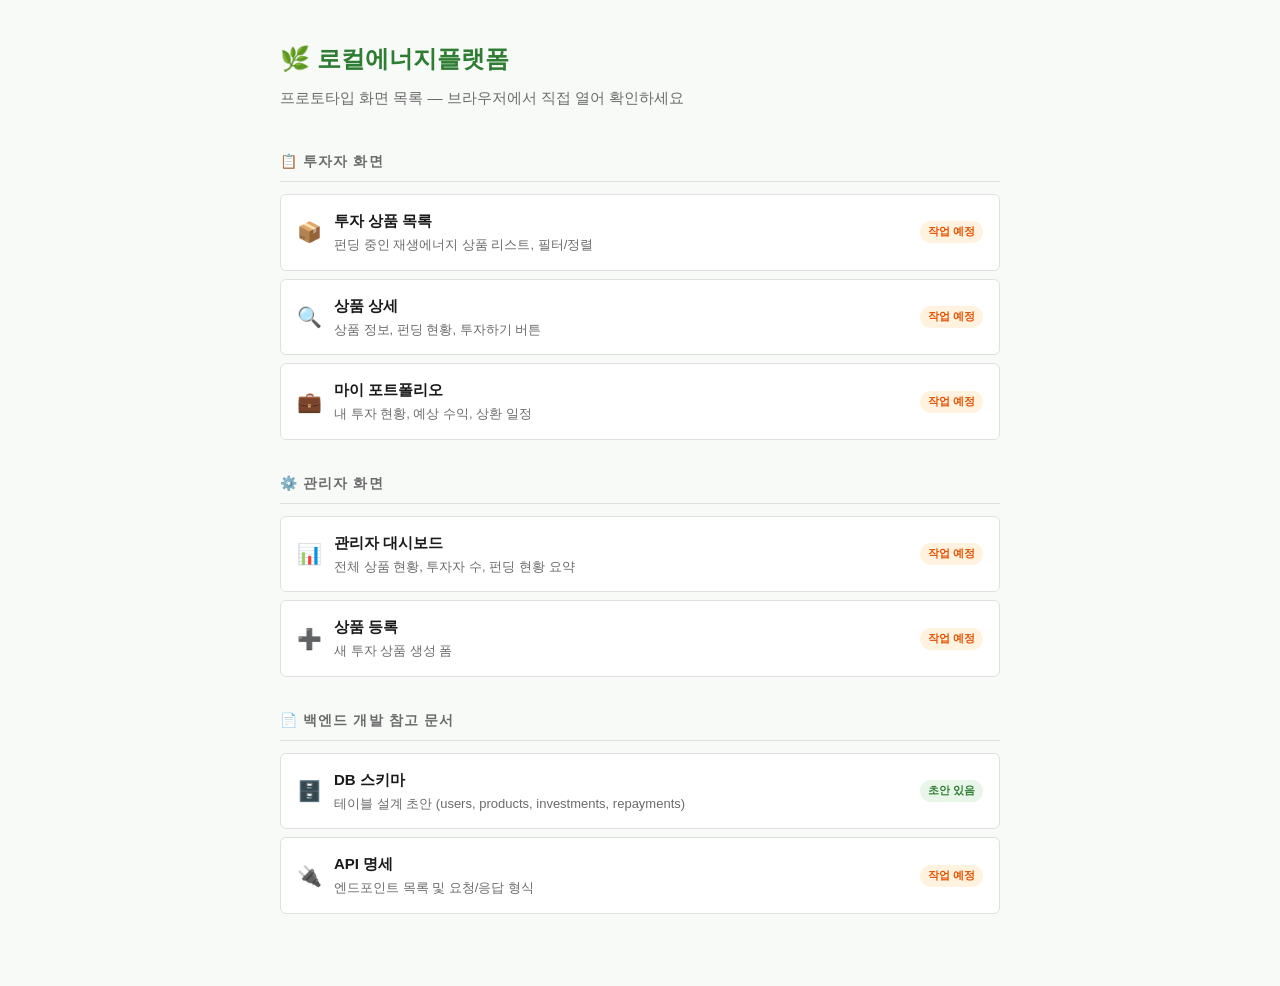
==== index.html @ bc678f03 "초기 세팅" ====
<!DOCTYPE html>
<html lang="ko">
<head>
  <meta charset="UTF-8">
  <meta name="viewport" content="width=device-width, initial-scale=1.0">
  <title>로컬에너지플랫폼 — 개발 인덱스</title>
  <link rel="stylesheet" href="assets/css/global.css">
  <style>
    body { padding: 40px; max-width: 800px; margin: 0 auto; }
    h1 { font-size: 24px; margin-bottom: 8px; color: var(--color-primary); }
    .subtitle { color: var(--color-text-secondary); margin-bottom: 40px; }
    .section { margin-bottom: 32px; }
    .section h2 { font-size: 14px; font-weight: 700; color: var(--color-text-secondary); text-transform: uppercase; letter-spacing: 0.08em; margin-bottom: 12px; border-bottom: 1px solid var(--color-border); padding-bottom: 8px; }
    .page-list { display: flex; flex-direction: column; gap: 8px; }
    .page-item { display: flex; align-items: center; gap: 12px; padding: 14px 16px; background: var(--color-surface); border-radius: var(--radius-sm); border: 1px solid var(--color-border); text-decoration: none; color: var(--color-text-primary); transition: var(--transition); }
    .page-item:hover { border-color: var(--color-primary); box-shadow: var(--shadow-sm); }
    .page-item .icon { font-size: 20px; }
    .page-item .info { flex: 1; }
    .page-item .name { font-weight: 600; font-size: 15px; }
    .page-item .desc { font-size: 13px; color: var(--color-text-secondary); margin-top: 2px; }
    .badge-wip { font-size: 11px; background: #FFF3E0; color: #E65100; padding: 2px 8px; border-radius: 100px; font-weight: 600; }
    .badge-done { font-size: 11px; background: #E8F5E9; color: var(--color-primary); padding: 2px 8px; border-radius: 100px; font-weight: 600; }
  </style>
</head>
<body>
  <h1>🌿 로컬에너지플랫폼</h1>
  <p class="subtitle">프로토타입 화면 목록 — 브라우저에서 직접 열어 확인하세요</p>

  <div class="section">
    <h2>📋 투자자 화면</h2>
    <div class="page-list">
      <a class="page-item" href="pages/product-list.html">
        <span class="icon">📦</span>
        <div class="info">
          <div class="name">투자 상품 목록</div>
          <div class="desc">펀딩 중인 재생에너지 상품 리스트, 필터/정렬</div>
        </div>
        <span class="badge-wip">작업 예정</span>
      </a>
      <a class="page-item" href="pages/product-detail.html">
        <span class="icon">🔍</span>
        <div class="info">
          <div class="name">상품 상세</div>
          <div class="desc">상품 정보, 펀딩 현황, 투자하기 버튼</div>
        </div>
        <span class="badge-wip">작업 예정</span>
      </a>
      <a class="page-item" href="pages/my-portfolio.html">
        <span class="icon">💼</span>
        <div class="info">
          <div class="name">마이 포트폴리오</div>
          <div class="desc">내 투자 현황, 예상 수익, 상환 일정</div>
        </div>
        <span class="badge-wip">작업 예정</span>
      </a>
    </div>
  </div>

  <div class="section">
    <h2>⚙️ 관리자 화면</h2>
    <div class="page-list">
      <a class="page-item" href="pages/admin-dashboard.html">
        <span class="icon">📊</span>
        <div class="info">
          <div class="name">관리자 대시보드</div>
          <div class="desc">전체 상품 현황, 투자자 수, 펀딩 현황 요약</div>
        </div>
        <span class="badge-wip">작업 예정</span>
      </a>
      <a class="page-item" href="pages/admin-product-create.html">
        <span class="icon">➕</span>
        <div class="info">
          <div class="name">상품 등록</div>
          <div class="desc">새 투자 상품 생성 폼</div>
        </div>
        <span class="badge-wip">작업 예정</span>
      </a>
    </div>
  </div>

  <div class="section">
    <h2>📄 백엔드 개발 참고 문서</h2>
    <div class="page-list">
      <a class="page-item" href="docs/db-schema.md">
        <span class="icon">🗄️</span>
        <div class="info">
          <div class="name">DB 스키마</div>
          <div class="desc">테이블 설계 초안 (users, products, investments, repayments)</div>
        </div>
        <span class="badge-done">초안 있음</span>
      </a>
      <a class="page-item" href="docs/api-spec.md">
        <span class="icon">🔌</span>
        <div class="info">
          <div class="name">API 명세</div>
          <div class="desc">엔드포인트 목록 및 요청/응답 형식</div>
        </div>
        <span class="badge-wip">작업 예정</span>
      </a>
    </div>
  </div>
</body>
</html>
---- assets/css/global.css ----
/* ===========================
   로컬에너지플랫폼 - 공통 스타일
   =========================== */

:root {
  /* 브랜드 컬러 */
  --color-primary: #2E7D32;       /* 메인 그린 (재생에너지) */
  --color-primary-light: #4CAF50;
  --color-primary-dark: #1B5E20;
  --color-accent: #F9A825;        /* 햇빛/에너지 옐로우 */
  --color-accent-light: #FDD835;

  /* 뉴트럴 */
  --color-bg: #F8FAF8;
  --color-surface: #FFFFFF;
  --color-border: #E0E0E0;
  --color-text-primary: #1A1A1A;
  --color-text-secondary: #6B6B6B;
  --color-text-disabled: #BDBDBD;

  /* 상태 */
  --color-success: #43A047;
  --color-warning: #FB8C00;
  --color-error: #E53935;
  --color-info: #1E88E5;

  /* 타이포 */
  --font-family: 'Pretendard', 'Apple SD Gothic Neo', 'Noto Sans KR', sans-serif;
  --font-size-xs: 11px;
  --font-size-sm: 13px;
  --font-size-base: 15px;
  --font-size-md: 17px;
  --font-size-lg: 20px;
  --font-size-xl: 24px;
  --font-size-2xl: 30px;

  /* 간격 */
  --spacing-xs: 4px;
  --spacing-sm: 8px;
  --spacing-md: 16px;
  --spacing-lg: 24px;
  --spacing-xl: 40px;

  /* 기타 */
  --radius-sm: 6px;
  --radius-md: 12px;
  --radius-lg: 20px;
  --shadow-sm: 0 1px 4px rgba(0,0,0,0.08);
  --shadow-md: 0 4px 16px rgba(0,0,0,0.10);
  --shadow-lg: 0 8px 32px rgba(0,0,0,0.12);
  --transition: 0.2s ease;
}

* { box-sizing: border-box; margin: 0; padding: 0; }

body {
  font-family: var(--font-family);
  font-size: var(--font-size-base);
  color: var(--color-text-primary);
  background: var(--color-bg);
  line-height: 1.6;
}

a { color: var(--color-primary); text-decoration: none; }
a:hover { color: var(--color-primary-dark); }

/* 버튼 */
.btn {
  display: inline-flex;
  align-items: center;
  justify-content: center;
  gap: var(--spacing-sm);
  padding: 10px 20px;
  border-radius: var(--radius-sm);
  font-size: var(--font-size-base);
  font-weight: 600;
  cursor: pointer;
  border: none;
  transition: var(--transition);
}
.btn-primary {
  background: var(--color-primary);
  color: #fff;
}
.btn-primary:hover { background: var(--color-primary-dark); }
.btn-outline {
  background: transparent;
  color: var(--color-primary);
  border: 1.5px solid var(--color-primary);
}
.btn-outline:hover { background: var(--color-primary); color: #fff; }

/* 카드 */
.card {
  background: var(--color-surface);
  border-radius: var(--radius-md);
  box-shadow: var(--shadow-sm);
  padding: var(--spacing-lg);
}

/* 배지 */
.badge {
  display: inline-block;
  padding: 2px 10px;
  border-radius: 100px;
  font-size: var(--font-size-xs);
  font-weight: 600;
}
.badge-green { background: #E8F5E9; color: var(--color-primary); }
.badge-yellow { background: #FFFDE7; color: #F57F17; }
.badge-blue { background: #E3F2FD; color: #1565C0; }
.badge-gray { background: #F5F5F5; color: var(--color-text-secondary); }

/* 레이아웃 */
.container { max-width: 1200px; margin: 0 auto; padding: 0 var(--spacing-lg); }
.page-content { padding: var(--spacing-xl) 0; }

/* 유틸 */
.text-secondary { color: var(--color-text-secondary); }
.text-primary-color { color: var(--color-primary); }
.text-accent { color: var(--color-accent); }
.mt-sm { margin-top: var(--spacing-sm); }
.mt-md { margin-top: var(--spacing-md); }
.mt-lg { margin-top: var(--spacing-lg); }
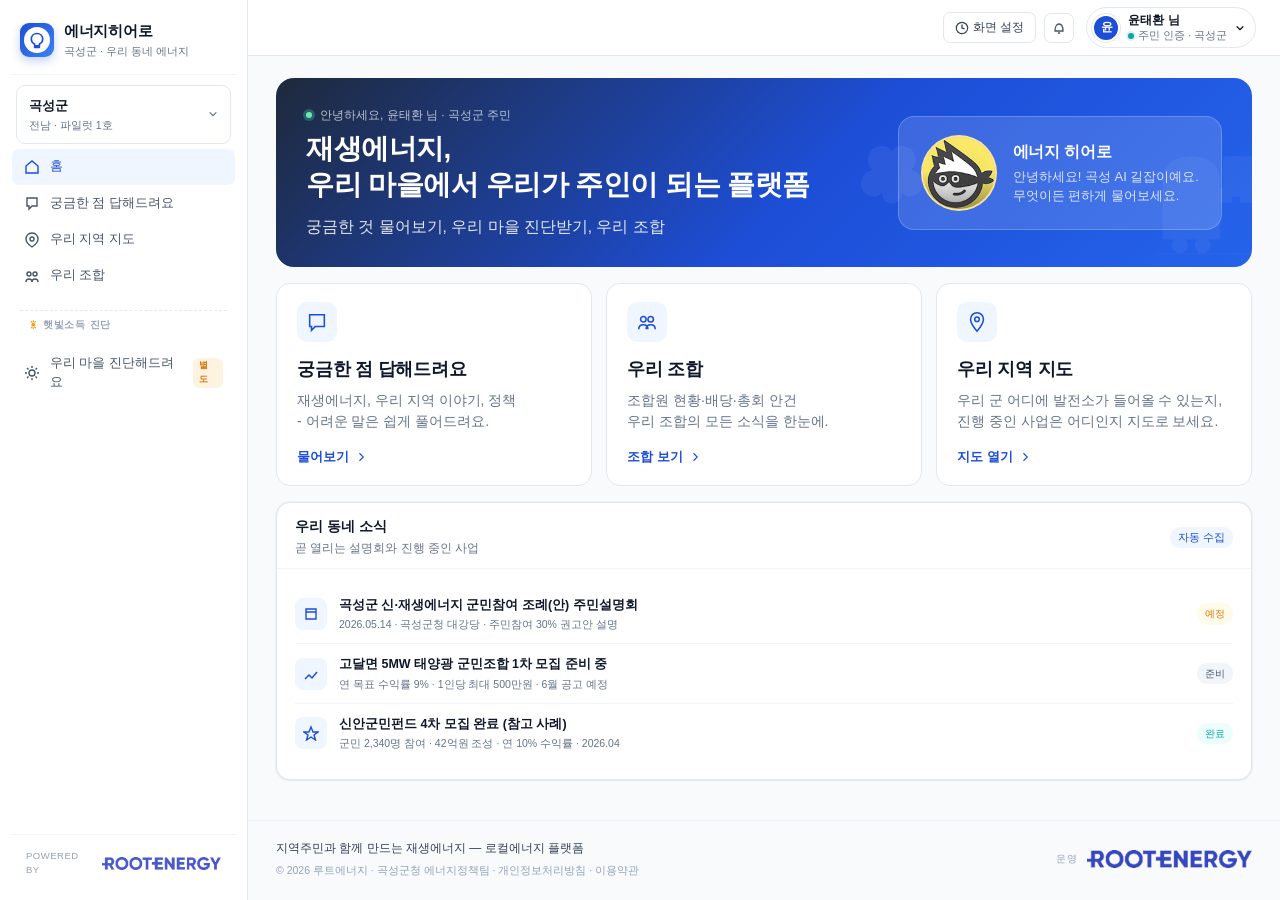
==== commit 652d9d2a: "IR 데모를 루트(index.html)로 배포 - 구버전 P2P 네비게이터였던 index.html 을 ir-demo.html 내용으로 교체 - GitHub Pages 루트 URL " ====
--- a/index.html
+++ b/index.html
@@ -1,103 +1,354 @@
 <!DOCTYPE html>
 <html lang="ko">
 <head>
-  <meta charset="UTF-8">
-  <meta name="viewport" content="width=device-width, initial-scale=1.0">
-  <title>로컬에너지플랫폼 — 개발 인덱스</title>
-  <link rel="stylesheet" href="assets/css/global.css">
-  <style>
-    body { padding: 40px; max-width: 800px; margin: 0 auto; }
-    h1 { font-size: 24px; margin-bottom: 8px; color: var(--color-primary); }
-    .subtitle { color: var(--color-text-secondary); margin-bottom: 40px; }
-    .section { margin-bottom: 32px; }
-    .section h2 { font-size: 14px; font-weight: 700; color: var(--color-text-secondary); text-transform: uppercase; letter-spacing: 0.08em; margin-bottom: 12px; border-bottom: 1px solid var(--color-border); padding-bottom: 8px; }
-    .page-list { display: flex; flex-direction: column; gap: 8px; }
-    .page-item { display: flex; align-items: center; gap: 12px; padding: 14px 16px; background: var(--color-surface); border-radius: var(--radius-sm); border: 1px solid var(--color-border); text-decoration: none; color: var(--color-text-primary); transition: var(--transition); }
-    .page-item:hover { border-color: var(--color-primary); box-shadow: var(--shadow-sm); }
-    .page-item .icon { font-size: 20px; }
-    .page-item .info { flex: 1; }
-    .page-item .name { font-weight: 600; font-size: 15px; }
-    .page-item .desc { font-size: 13px; color: var(--color-text-secondary); margin-top: 2px; }
-    .badge-wip { font-size: 11px; background: #FFF3E0; color: #E65100; padding: 2px 8px; border-radius: 100px; font-weight: 600; }
-    .badge-done { font-size: 11px; background: #E8F5E9; color: var(--color-primary); padding: 2px 8px; border-radius: 100px; font-weight: 600; }
-  </style>
+<meta charset="UTF-8">
+<meta name="viewport" content="width=device-width, initial-scale=1.0">
+<title>에너지히어로 — 곡성군</title>
+<script src="https://cdnjs.cloudflare.com/ajax/libs/Chart.js/4.4.1/chart.umd.js"></script>
+<link rel="stylesheet" href="https://unpkg.com/leaflet@1.9.4/dist/leaflet.css"/>
+<script src="https://unpkg.com/leaflet@1.9.4/dist/leaflet.js"></script>
+<link rel="stylesheet" href="styles.css?v=4">
+<template id="__bundler_thumbnail" data-bg-color="#0B1F3A">
+  <svg viewBox="0 0 1200 800" xmlns="http://www.w3.org/2000/svg" xmlns:xlink="http://www.w3.org/1999/xlink">
+    <defs>
+      <!-- rich night gradient -->
+      <radialGradient id="skyGlow" cx="50%" cy="35%" r="85%">
+        <stop offset="0%" stop-color="#1E40AF"/>
+        <stop offset="40%" stop-color="#0B1F3A"/>
+        <stop offset="100%" stop-color="#020617"/>
+      </radialGradient>
+      <!-- aurora ribbon -->
+      <linearGradient id="aurora1" x1="0%" y1="0%" x2="100%" y2="100%">
+        <stop offset="0%" stop-color="#0EA5A3" stop-opacity="0"/>
+        <stop offset="50%" stop-color="#0EA5A3" stop-opacity="0.28"/>
+        <stop offset="100%" stop-color="#22D3EE" stop-opacity="0"/>
+      </linearGradient>
+      <linearGradient id="aurora2" x1="0%" y1="0%" x2="100%" y2="100%">
+        <stop offset="0%" stop-color="#3B82F6" stop-opacity="0"/>
+        <stop offset="50%" stop-color="#60A5FA" stop-opacity="0.22"/>
+        <stop offset="100%" stop-color="#3B82F6" stop-opacity="0"/>
+      </linearGradient>
+      <!-- warm halo -->
+      <radialGradient id="warmHalo" cx="50%" cy="50%" r="50%">
+        <stop offset="0%" stop-color="#FDE68A" stop-opacity="0.5"/>
+        <stop offset="55%" stop-color="#F59E0B" stop-opacity="0.14"/>
+        <stop offset="100%" stop-color="#F59E0B" stop-opacity="0"/>
+      </radialGradient>
+      <!-- mascot yellow -->
+      <radialGradient id="yellowBG" cx="50%" cy="42%" r="58%">
+        <stop offset="0%" stop-color="#FEF08A"/>
+        <stop offset="70%" stop-color="#F4C842"/>
+        <stop offset="100%" stop-color="#C98D0B"/>
+      </radialGradient>
+      <!-- ring decoration -->
+      <radialGradient id="ringFade" cx="50%" cy="50%" r="50%">
+        <stop offset="85%" stop-color="#93C5FD" stop-opacity="0"/>
+        <stop offset="100%" stop-color="#93C5FD" stop-opacity="0.35"/>
+      </radialGradient>
+      <!-- drop shadow -->
+      <filter id="mascotShadow" x="-40%" y="-40%" width="180%" height="180%">
+        <feGaussianBlur in="SourceAlpha" stdDeviation="14"/>
+        <feOffset dx="0" dy="14" result="blurred"/>
+        <feComponentTransfer><feFuncA type="linear" slope="0.55"/></feComponentTransfer>
+        <feMerge><feMergeNode/><feMergeNode in="SourceGraphic"/></feMerge>
+      </filter>
+    </defs>
+
+    <!-- background -->
+    <rect width="1200" height="800" fill="url(#skyGlow)"/>
+
+    <!-- aurora ribbons -->
+    <path d="M -100 420 Q 300 300 600 400 T 1300 380 L 1300 480 Q 900 380 600 460 T -100 500 Z" fill="url(#aurora1)"/>
+    <path d="M -100 560 Q 400 480 700 540 T 1300 520 L 1300 620 Q 850 540 600 590 T -100 640 Z" fill="url(#aurora2)"/>
+
+    <!-- scattered stars -->
+    <g fill="#FFFFFF">
+      <circle cx="140" cy="120" r="1.5" opacity="0.9"/>
+      <circle cx="260" cy="80" r="2.2" opacity="0.8"/>
+      <circle cx="380" cy="150" r="1" opacity="0.6"/>
+      <circle cx="880" cy="100" r="2.5" opacity="0.95"/>
+      <circle cx="1020" cy="180" r="1.3" opacity="0.7"/>
+      <circle cx="1100" cy="90" r="1.8" opacity="0.8"/>
+      <circle cx="100" cy="280" r="1.4" opacity="0.5"/>
+      <circle cx="1140" cy="340" r="1.6" opacity="0.7"/>
+      <circle cx="180" cy="720" r="1.2" opacity="0.6"/>
+      <circle cx="1060" cy="700" r="1.8" opacity="0.75"/>
+      <circle cx="320" cy="760" r="1" opacity="0.5"/>
+    </g>
+
+    <!-- cross sparkles (larger) -->
+    <g fill="#FDE68A" opacity="0.9">
+      <g transform="translate(220,200)">
+        <path d="M0 -10 L1.8 -1.8 L10 0 L1.8 1.8 L0 10 L-1.8 1.8 L-10 0 L-1.8 -1.8 Z"/>
+      </g>
+      <g transform="translate(990,260)">
+        <path d="M0 -14 L2.4 -2.4 L14 0 L2.4 2.4 L0 14 L-2.4 2.4 L-14 0 L-2.4 -2.4 Z"/>
+      </g>
+      <g transform="translate(1070,450)">
+        <path d="M0 -9 L1.6 -1.6 L9 0 L1.6 1.6 L0 9 L-1.6 1.6 L-9 0 L-1.6 -1.6 Z"/>
+      </g>
+      <g transform="translate(130,440)">
+        <path d="M0 -11 L1.9 -1.9 L11 0 L1.9 1.9 L0 11 L-1.9 1.9 L-11 0 L-1.9 -1.9 Z"/>
+      </g>
+    </g>
+
+    <!-- concentric rings behind mascot -->
+    <circle cx="600" cy="340" r="280" fill="none" stroke="#FFFFFF" stroke-width="1" opacity="0.08"/>
+    <circle cx="600" cy="340" r="220" fill="none" stroke="#FFFFFF" stroke-width="1" opacity="0.12"/>
+
+    <!-- energy bolts around mascot -->
+    <g transform="translate(600,340)" fill="#FDE68A" opacity="0.55">
+      <path d="M -230 -100 L -210 -115 L -205 -95 L -225 -82 Z"/>
+      <path d="M 220 -110 L 240 -122 L 235 -100 L 215 -90 Z"/>
+      <path d="M -210 120 L -192 108 L -188 128 L -208 138 Z"/>
+      <path d="M 220 120 L 240 108 L 245 128 L 225 138 Z"/>
+    </g>
+
+    <!-- warm halo -->
+    <circle cx="600" cy="340" r="240" fill="url(#warmHalo)"/>
+
+    <!-- MASCOT (centered, big) -->
+    <g transform="translate(600,340) scale(1.5) translate(-128,-128)" filter="url(#mascotShadow)">
+      <circle cx="128" cy="128" r="126" fill="url(#yellowBG)"/>
+      <circle cx="128" cy="128" r="125" fill="none" stroke="#8B6508" stroke-width="1.5" opacity="0.35"/>
+      <ellipse cx="128" cy="138" rx="89" ry="93" fill="#FFFFFF"/>
+      <g transform="translate(2,246) scale(0.1,-0.1)" fill="#1E293B">
+        <path d="M764 2261 c3 -5 24 -88 46 -183 22 -96 42 -182 46 -191 3 -10 2 -17 -4 -17 -6 0 -81 34 -168 75 -86 42 -159 74 -161 72 -2 -2 12 -70 32 -150 19 -80 36 -151 37 -159 4 -17 -9 -15 -116 17 -48 14 -90 24 -92 22 -4 -4 61 -301 72 -331 4 -10 -8 -33 -34 -63 -100 -120 -152 -245 -159 -385 -14 -239 70 -466 236 -642 157 -165 339 -254 581 -285 85 -11 108 -11 218 8 243 41 444 159 581 342 92 122 146 239 171 371 12 67 13 68 39 60 58 -16 149 -5 214 26 69 33 119 76 111 95 -6 17 -101 74 -136 82 -16 4 -28 10 -28 12 0 3 16 23 36 45 20 22 47 63 60 92 30 64 19 78 -64 84 -67 5 -183 -26 -226 -59 -31 -24 -35 -22 -61 41 -82 194 -208 310 -810 739 -380 271 -438 310 -421 282z m394 -478 c162 -116 377 -279 474 -360 89 -74 147 -144 188 -223 28 -55 61 -150 52 -150 -4 0 -36 11 -72 25 -193 72 -514 142 -700 152 -155 7 -352 -14 -572 -63 -16 -4 -28 -2 -28 2 0 5 34 46 75 91 l76 82 -20 78 c-10 43 -17 80 -15 82 2 2 45 -7 96 -21 127 -35 123 -34 123 -23 0 6 -13 61 -29 123 -16 62 -26 115 -23 118 4 5 160 -66 280 -127 48 -24 51 -24 43 4 -3 12 -17 72 -31 132 -13 61 -27 120 -31 133 -3 12 -3 22 0 22 4 0 55 -35 114 -77z m-354 -687 c49 -20 66 -51 66 -117 0 -53 -3 -59 -35 -88 -29 -25 -45 -31 -81 -31 -88 0 -123 36 -124 126 0 50 4 64 23 81 50 46 92 54 151 29z m439 -14 c46 -41 58 -97 33 -157 -18 -42 -61 -65 -122 -65 -39 0 -51 5 -80 34 -30 30 -34 40 -34 88 0 62 18 93 64 114 39 18 112 11 139 -14z m-750 -228 c94 -80 230 -122 308 -95 19 6 59 34 89 61 30 28 58 49 62 47 4 -1 29 -29 56 -62 63 -79 103 -98 214 -103 149 -7 475 60 616 125 18 9 36 13 39 9 11 -11 -26 -136 -63 -211 -87 -179 -250 -314 -454 -376 -97 -29 -280 -32 -380 -5 -253 68 -452 263 -518 506 -41 154 -38 164 31 104z"/>
+        <path d="M702 1028 c-16 -16 -15 -73 1 -85 61 -49 134 9 97 78 -12 22 -78 27 -98 7z"/>
+        <path d="M1110 1021 c-16 -30 -12 -59 10 -81 22 -22 60 -21 86 1 17 14 18 71 2 87 -20 20 -86 15 -98 -7z"/>
+        <path d="M1412 607 c-50 -53 -184 -94 -263 -82 -58 10 -89 -33 -52 -71 14 -14 32 -16 113 -12 80 4 105 10 160 36 36 17 80 47 99 66 31 32 33 38 23 61 -15 32 -51 33 -80 2z"/>
+      </g>
+    </g>
+
+    <!-- wordmark -->
+    <text x="600" y="640" text-anchor="middle" font-family="'Pretendard','Apple SD Gothic Neo',sans-serif" font-size="82" font-weight="800" fill="#FFFFFF" letter-spacing="-2.5">에너지 히어로</text>
+    <text x="600" y="700" text-anchor="middle" font-family="'Pretendard','Apple SD Gothic Neo',sans-serif" font-size="26" font-weight="500" fill="#93C5FD" letter-spacing="2" style="text-transform: uppercase;">Community Energy Platform</text>
+  </svg>
+</template>
 </head>
-<body>
-  <h1>🌿 로컬에너지플랫폼</h1>
-  <p class="subtitle">프로토타입 화면 목록 — 브라우저에서 직접 열어 확인하세요</p>
-
-  <div class="section">
-    <h2>📋 투자자 화면</h2>
-    <div class="page-list">
-      <a class="page-item" href="pages/product-list.html">
-        <span class="icon">📦</span>
-        <div class="info">
-          <div class="name">투자 상품 목록</div>
-          <div class="desc">펀딩 중인 재생에너지 상품 리스트, 필터/정렬</div>
-        </div>
-        <span class="badge-wip">작업 예정</span>
-      </a>
-      <a class="page-item" href="pages/product-detail.html">
-        <span class="icon">🔍</span>
-        <div class="info">
-          <div class="name">상품 상세</div>
-          <div class="desc">상품 정보, 펀딩 현황, 투자하기 버튼</div>
-        </div>
-        <span class="badge-wip">작업 예정</span>
-      </a>
-      <a class="page-item" href="pages/my-portfolio.html">
-        <span class="icon">💼</span>
-        <div class="info">
-          <div class="name">마이 포트폴리오</div>
-          <div class="desc">내 투자 현황, 예상 수익, 상환 일정</div>
-        </div>
-        <span class="badge-wip">작업 예정</span>
-      </a>
-    </div>
-  </div>
-
-  <div class="section">
-    <h2>⚙️ 관리자 화면</h2>
-    <div class="page-list">
-      <a class="page-item" href="pages/admin-dashboard.html">
-        <span class="icon">📊</span>
-        <div class="info">
-          <div class="name">관리자 대시보드</div>
-          <div class="desc">전체 상품 현황, 투자자 수, 펀딩 현황 요약</div>
-        </div>
-        <span class="badge-wip">작업 예정</span>
-      </a>
-      <a class="page-item" href="pages/admin-product-create.html">
-        <span class="icon">➕</span>
-        <div class="info">
-          <div class="name">상품 등록</div>
-          <div class="desc">새 투자 상품 생성 폼</div>
-        </div>
-        <span class="badge-wip">작업 예정</span>
-      </a>
-    </div>
-  </div>
-
-  <div class="section">
-    <h2>📄 백엔드 개발 참고 문서</h2>
-    <div class="page-list">
-      <a class="page-item" href="docs/db-schema.md">
-        <span class="icon">🗄️</span>
-        <div class="info">
-          <div class="name">DB 스키마</div>
-          <div class="desc">테이블 설계 초안 (users, products, investments, repayments)</div>
-        </div>
-        <span class="badge-done">초안 있음</span>
-      </a>
-      <a class="page-item" href="docs/api-spec.md">
-        <span class="icon">🔌</span>
-        <div class="info">
-          <div class="name">API 명세</div>
-          <div class="desc">엔드포인트 목록 및 요청/응답 형식</div>
-        </div>
-        <span class="badge-wip">작업 예정</span>
-      </a>
-    </div>
-  </div>
+<body data-variant="default">
+
+<div class="app">
+
+  <!-- SIDEBAR -->
+  <aside class="sidebar">
+    <div class="sb-brand">
+      <div class="logo-mark" aria-hidden="true">
+        <svg viewBox="0 0 32 32" width="26" height="26"><circle cx="16" cy="16" r="16" fill="#fff"/><path d="M16 8c-4 0-7 3-7 7 0 3 2 5 4 6v2h6v-2c2-1 4-3 4-6 0-4-3-7-7-7z M13 25h6" stroke="#1D4ED8" stroke-width="2" fill="none" stroke-linecap="round"/></svg>
+      </div>
+      <div>
+        <div class="brand-name">에너지히어로</div>
+        <div class="brand-sub">곡성군 · 우리 동네 에너지</div>
+      </div>
+    </div>
+
+    <div class="region" onclick="toggleRegion()">
+      <div>
+        <div class="region-name" id="region-name">곡성군</div>
+        <div class="region-sub">전남 · 파일럿 1호</div>
+      </div>
+      <svg viewBox="0 0 12 12" width="10" height="10"><path d="M2 4l4 4 4-4" stroke="#64748B" stroke-width="1.5" fill="none"/></svg>
+    </div>
+    <div class="region-menu" id="region-menu">
+      <div class="region-opt" onclick="selectRegion('곡성군','전라남도','gokseong')"><strong>곡성군</strong><span>전남 · 장미·기차의 고장 ⭐</span></div>
+      <div class="region-opt" onclick="selectRegion('영광군','전라남도','younggwang')"><strong>영광군</strong><span>전남 · 군민조합형</span></div>
+      <div class="region-opt" onclick="selectRegion('신안군','전라남도','shinan')"><strong>신안군</strong><span>전남 · 도서·군민펀드</span></div>
+      <div class="region-opt" onclick="selectRegion('정선군','강원도','jeongseon')"><strong>정선군</strong><span>강원 · 폐광지역</span></div>
+    </div>
+
+    <nav id="nav-resident">
+      <a class="nav-item active" data-view="home" onclick="go('home')">
+        <span class="nav-ic"><svg viewBox="0 0 16 16"><path d="M2 7l6-5 6 5v7H2V7z" stroke="currentColor" stroke-width="1.4" fill="none"/></svg></span>
+        홈
+      </a>
+      <a class="nav-item" data-view="chat-free" onclick="go('chat-free')">
+        <span class="nav-ic"><svg viewBox="0 0 16 16"><path d="M3 3h10v8H8l-3 3V11H3V3z" stroke="currentColor" stroke-width="1.4" fill="none"/></svg></span>
+        궁금한 점 답해드려요
+      </a>
+      <a class="nav-item" data-view="dashboard" onclick="go('dashboard')">
+        <span class="nav-ic"><svg viewBox="0 0 16 16"><path d="M8 1C4 1 2 4 2 7c0 4 6 8 6 8s6-4 6-8c0-3-2-6-6-6z" stroke="currentColor" stroke-width="1.4" fill="none"/><circle cx="8" cy="7" r="2" fill="none" stroke="currentColor" stroke-width="1.4"/></svg></span>
+        우리 지역 지도
+      </a>
+      <a class="nav-item" data-view="coop" onclick="go('coop')">
+        <span class="nav-ic"><svg viewBox="0 0 16 16"><circle cx="5" cy="6" r="2" fill="none" stroke="currentColor" stroke-width="1.4"/><circle cx="11" cy="6" r="2" fill="none" stroke="currentColor" stroke-width="1.4"/><path d="M2 14c0-2 1.5-3 3-3s3 1 3 3M8 14c0-2 1.5-3 3-3s3 1 3 3" fill="none" stroke="currentColor" stroke-width="1.4"/></svg></span>
+        우리 조합
+      </a>
+
+      <div class="nav-product-div" title="별도 프로덕트로 분리 예정">햇빛소득 진단</div>
+      <a class="nav-item standalone" data-view="chat-haebit" onclick="go('chat-haebit')">
+        <span class="nav-ic"><svg viewBox="0 0 16 16"><circle cx="8" cy="8" r="3" fill="none" stroke="currentColor" stroke-width="1.4"/><path d="M8 1v2M8 13v2M1 8h2M13 8h2M3 3l1.5 1.5M11.5 11.5L13 13M3 13l1.5-1.5M11.5 4.5L13 3" stroke="currentColor" stroke-width="1.4"/></svg></span>
+        우리 마을 진단해드려요
+      </a>
+    </nav>
+
+    <nav id="nav-admin" style="display:none;">
+      <div class="nav-sect">운영자 전용</div>
+      <a class="nav-item" data-view="admin-home" onclick="go('admin-home')">
+        <span class="nav-ic"><svg viewBox="0 0 16 16"><path d="M2 2h12v12H2z" fill="none" stroke="currentColor" stroke-width="1.4"/></svg></span>
+        운영 대시보드
+      </a>
+      <a class="nav-item" data-view="admin-docs" onclick="go('admin-docs')">
+        <span class="nav-ic"><svg viewBox="0 0 16 16"><path d="M4 2h6l2 2v10H4z" fill="none" stroke="currentColor" stroke-width="1.4"/></svg></span>
+        문서 관리
+      </a>
+      <a class="nav-item" data-view="admin-logs" onclick="go('admin-logs')">
+        <span class="nav-ic"><svg viewBox="0 0 16 16"><path d="M2 3h12M2 8h12M2 13h8" stroke="currentColor" stroke-width="1.4"/></svg></span>
+        질의 로그
+      </a>
+      <a class="nav-item" data-view="admin-coop" onclick="go('admin-coop')">
+        <span class="nav-ic"><svg viewBox="0 0 16 16"><circle cx="8" cy="8" r="6" fill="none" stroke="currentColor" stroke-width="1.4"/></svg></span>
+        조합 운영
+      </a>
+    </nav>
+
+    <div class="sb-foot">
+      <div class="sb-powered">
+        <span>powered by</span>
+        <img src="assets/rootenergy-logo.png" alt="ROOTENERGY" class="rootlogo"/>
+      </div>
+    </div>
+  </aside>
+
+  <!-- MAIN -->
+  <main class="main">
+    <header class="topbar">
+      <div class="bc">
+        <span id="bc-leaf">홈</span>
+      </div>
+      <div class="tb-actions">
+        <button class="btn-ghost tb-help" onclick="openTweaks()" title="화면을 내 스타일로 — 글자 크기·테마">
+          <svg viewBox="0 0 16 16" width="14" height="14" style="margin-right:4px;"><path d="M8 4v4l3 1" stroke="currentColor" stroke-width="1.5" fill="none"/><circle cx="8" cy="8" r="6.5" stroke="currentColor" stroke-width="1.3" fill="none"/></svg>
+          화면 설정
+        </button>
+        <button class="btn-icon" title="알림" onclick="openNotif()">
+          <svg viewBox="0 0 16 16" width="16" height="16"><path d="M4 11c0-4 1.5-7 4-7s4 3 4 7H4z M7 13h2" stroke="currentColor" stroke-width="1.3" fill="none"/></svg>
+        </button>
+
+        <!-- 로그인 상태 버튼 -->
+        <button class="user-pill" id="user-pill" onclick="openUserMenu()">
+          <span class="avatar av-initial" id="user-pill-av">윤</span>
+          <div class="up-meta">
+            <div class="up-name" id="user-pill-name">윤태환 님</div>
+            <div class="up-role" id="user-pill-role"><span class="dot-ok"></span>주민 인증 · 곡성군</div>
+          </div>
+          <svg viewBox="0 0 12 12" width="10" height="10"><path d="M2 4l4 4 4-4" stroke="currentColor" stroke-width="1.5" fill="none"/></svg>
+        </button>
+      </div>
+    </header>
+
+    <section class="content" id="content"></section>
+
+    <footer class="app-foot">
+      <div class="foot-l">
+        <div class="foot-tagline">지역주민과 함께 만드는 재생에너지 — 로컬에너지 플랫폼</div>
+        <div class="foot-copy">© 2026 루트에너지 · 곡성군청 에너지정책팀 · 개인정보처리방침 · 이용약관</div>
+      </div>
+      <div class="foot-r">
+        <div class="foot-by">운영</div>
+        <img src="assets/rootenergy-logo.png" alt="ROOTENERGY" class="rootlogo-lg"/>
+      </div>
+    </footer>
+  </main>
+</div>
+
+<!-- User menu (권한·로그인) -->
+<div class="user-menu" id="user-menu">
+  <div class="um-hd">
+    <div class="avatar av-initial" style="width:44px;height:44px;font-size:16px;">윤</div>
+    <div>
+      <div class="um-name">윤태환 님</div>
+      <div class="um-sub">kakao · yoon****@kakao.com</div>
+    </div>
+  </div>
+  <div class="um-verif">
+    <div class="um-vrow"><span class="um-vdot ok"></span><span>카카오 로그인 완료</span><span class="um-vtime">2026.04.20</span></div>
+    <div class="um-vrow"><span class="um-vdot ok"></span><span>주민인증 (PASS · 휴대폰)</span><span class="um-vtime">2026.04.20</span></div>
+    <div class="um-vrow"><span class="um-vdot ok"></span><span>거주지 증빙 · 곡성군 삼기면</span><span class="um-vtime">2026.04.20</span></div>
+  </div>
+  <div class="um-roles">
+    <div class="um-rtitle">내 권한</div>
+    <div class="um-role-chips">
+      <span class="role-chip on">주민</span>
+      <span class="role-chip on">조합원</span>
+      <span class="role-chip" id="role-admin">운영자</span>
+    </div>
+    <div class="um-rnote">※ 운영자 권한은 곡성군청·조합 사무국에 한해 부여됩니다. 데모에서는 아래 버튼으로 전환 가능.</div>
+  </div>
+  <div class="um-actions">
+    <button class="btn-ghost" onclick="toggleAdmin()">운영자 권한으로 전환 (데모)</button>
+    <button class="btn-ghost" onclick="openLoginSheet()">계정 전환 · 로그아웃</button>
+  </div>
+</div>
+
+<!-- 로그인 시트 (데모) -->
+<div class="login-sheet" id="login-sheet">
+  <div class="ls-card">
+    <button class="ls-x" onclick="closeLoginSheet()">✕</button>
+    <div class="ls-hero">
+      <div class="ls-logo"><svg viewBox="0 0 32 32" width="42" height="42"><circle cx="16" cy="16" r="16" fill="#1D4ED8"/><path d="M16 8c-4 0-7 3-7 7 0 3 2 5 4 6v2h6v-2c2-1 4-3 4-6 0-4-3-7-7-7z M13 25h6" stroke="#fff" stroke-width="2" fill="none" stroke-linecap="round"/></svg></div>
+      <div class="ls-title">에너지히어로</div>
+      <div class="ls-sub">우리 마을 재생에너지, 내가 주인이 되는 플랫폼</div>
+    </div>
+    <div class="ls-steps">
+      <div class="ls-step done"><span class="ls-n">1</span><span>카카오 로그인</span><span class="ls-done">완료</span></div>
+      <div class="ls-step done"><span class="ls-n">2</span><span>주민인증 (PASS · 휴대폰 본인확인)</span><span class="ls-done">완료</span></div>
+      <div class="ls-step done"><span class="ls-n">3</span><span>거주지 증빙 (주민등록)</span><span class="ls-done">곡성군</span></div>
+    </div>
+    <div class="ls-info">
+      <strong>왜 주민인증이 필요한가요?</strong>
+      <p>우리 마을 사업의 이익은 실제 주민에게 돌아가야 해요. 그래서 해당 지역 주민만 조합원 신청·햇빛소득 진단·배당을 이용할 수 있어요. 개인정보는 본인확인 용도로만 사용하고, 저장하지 않아요.</p>
+    </div>
+    <div class="ls-btns">
+      <button class="btn-kakao"><span class="bubble-ic">💬</span>카카오로 계속하기</button>
+      <button class="btn-ghost">다른 방법 (PASS · 이메일)</button>
+    </div>
+  </div>
+</div>
+
+<!-- Tweaks -->
+<div class="tweaks" id="tweaks">
+  <div class="tweaks-hd">
+    <div>
+      <div class="tw-title">화면 설정</div>
+      <div class="tw-sub">내 스타일로 바꿔보세요</div>
+    </div>
+    <button class="btn-icon" onclick="closeTweaks()">
+      <svg viewBox="0 0 16 16" width="14" height="14"><path d="M3 3l10 10M13 3L3 13" stroke="currentColor" stroke-width="1.5"/></svg>
+    </button>
+  </div>
+  <div class="tweaks-bd">
+    <div class="tw-group">
+      <div class="tw-label">글자 크기 <span class="tw-hint">어르신분들께 추천</span></div>
+      <div class="seg">
+        <button data-v="normal" onclick="setFontScale('normal')">보통</button>
+        <button data-v="large" onclick="setFontScale('large')" class="active">크게</button>
+        <button data-v="xl" onclick="setFontScale('xl')">아주 크게</button>
+      </div>
+    </div>
+    <div class="tw-group">
+      <div class="tw-label">블루 톤 <span class="tw-hint">신뢰감 컬러</span></div>
+      <div class="seg">
+        <button data-v="slate" onclick="setTone('slate')" class="active">슬레이트</button>
+        <button data-v="royal" onclick="setTone('royal')">로열</button>
+        <button data-v="navy" onclick="setTone('navy')">네이비</button>
+      </div>
+    </div>
+    <div class="tw-group">
+      <div class="tw-label">여백 밀도 <span class="tw-hint">정보 밀집도</span></div>
+      <div class="seg">
+        <button data-v="cozy" onclick="setDensity('cozy')">넉넉</button>
+        <button data-v="regular" onclick="setDensity('regular')" class="active">기본</button>
+        <button data-v="tight" onclick="setDensity('tight')">조밀</button>
+      </div>
+    </div>
+    <div class="tw-note">
+      💡 시골 어르신분들이 많이 쓰실 걸 고려해 글자를 크게 설정해뒀어요. 화면 옵션은 언제든 바꿀 수 있습니다.
+    </div>
+  </div>
+</div>
+
+<script src="gokseong-emd.js"></script>
+<script src="char-data.js"></script>
+<script src="app.js?v=3"></script>
 </body>
 </html>
--- a/styles.css
+++ b/styles.css
@@ -0,0 +1,2367 @@
+/* ═══════════════════════════════════════════════
+   LocalEnergy Platform — 곡성군
+   블루 톤 (슬레이트 베이스) · 포멀 + 주민친화
+═══════════════════════════════════════════════ */
+@import url('https://fonts.googleapis.com/css2?family=Pretendard:wght@300;400;500;600;700&family=IBM+Plex+Mono:wght@400;500&display=swap');
+@import url('https://cdn.jsdelivr.net/gh/orioncactus/pretendard/dist/web/variable/pretendardvariable.css');
+
+:root {
+  /* Blue — slate base */
+  --blue-900: #0F172A;
+  --blue-800: #1E293B;
+  --blue-700: #1D4ED8;
+  --blue-600: #2563EB;
+  --blue-500: #3B82F6;
+  --blue-400: #60A5FA;
+  --blue-200: #BFDBFE;
+  --blue-100: #DBEAFE;
+  --blue-50:  #EFF6FF;
+
+  --ink-900: #0F172A;
+  --ink-800: #1E293B;
+  --ink-700: #334155;
+  --ink-600: #475569;
+  --ink-500: #64748B;
+  --ink-400: #94A3B8;
+  --ink-300: #CBD5E1;
+  --ink-200: #E2E8F0;
+  --ink-100: #F1F5F9;
+  --ink-50:  #F8FAFC;
+
+  /* semantic */
+  --ok: #0EA5A3;
+  --ok-bg: #ECFEFB;
+  --warn: #D97706;
+  --warn-bg: #FFFBEB;
+  --danger: #DC2626;
+  --danger-bg: #FEF2F2;
+
+  --radius: 10px;
+  --radius-lg: 14px;
+  --radius-xl: 18px;
+
+  --font: 'Pretendard Variable', Pretendard, -apple-system, 'Apple SD Gothic Neo', sans-serif;
+  --mono: 'IBM Plex Mono', monospace;
+
+  --shadow-sm: 0 1px 2px rgba(15,23,42,0.04), 0 0 0 1px rgba(15,23,42,0.04);
+  --shadow: 0 4px 14px rgba(15,23,42,0.06), 0 0 0 1px rgba(15,23,42,0.04);
+  --shadow-lg: 0 10px 32px rgba(15,23,42,0.08), 0 0 0 1px rgba(15,23,42,0.05);
+
+  --density: 16px;
+}
+
+/* blue tone variants */
+body[data-tone="royal"] { --blue-700: #1D4ED8; --blue-600: #2563EB; --blue-500: #3B82F6; }
+body[data-tone="navy"]  { --blue-700: #0C3B9E; --blue-600: #1A4FC9; --blue-500: #2563EB; }
+
+body[data-density="cozy"]    { --density: 22px; }
+body[data-density="regular"] { --density: 16px; }
+body[data-density="tight"]   { --density: 11px; }
+
+/* ═══ 글자 크기 스케일 (어르신 친화) ═══ */
+html { font-size: 16px; }
+body[data-fs="normal"] { font-size: 17.5px; }
+body[data-fs="large"]  { font-size: 20px; }
+body[data-fs="xl"]     { font-size: 22.5px; }
+/* 비례 스케일 — 모든 rem·em 기반 텍스트가 자동 확대 */
+body[data-fs="large"]  .bc,
+body[data-fs="large"]  .content,
+body[data-fs="large"]  .sidebar,
+body[data-fs="large"]  .tweaks,
+body[data-fs="large"]  .user-menu { font-size: 1.08em; }
+body[data-fs="xl"]     .bc,
+body[data-fs="xl"]     .content,
+body[data-fs="xl"]     .sidebar,
+body[data-fs="xl"]     .tweaks,
+body[data-fs="xl"]     .user-menu { font-size: 1.22em; }
+
+* { box-sizing: border-box; margin: 0; padding: 0; }
+html, body { height: 100%; }
+body {
+  font-family: var(--font);
+  background: var(--ink-50);
+  color: var(--ink-800);
+  font-size: 15px;
+  line-height: 1.55;
+  -webkit-font-smoothing: antialiased;
+}
+a { color: inherit; text-decoration: none; }
+button { font-family: inherit; cursor: pointer; }
+
+/* ═══ APP LAYOUT ═══ */
+.app {
+  display: grid;
+  grid-template-columns: 248px 1fr;
+  height: 100vh;
+  overflow: hidden;
+}
+
+/* ═══ SIDEBAR ═══ */
+.sidebar {
+  background: #fff;
+  border-right: 1px solid var(--ink-200);
+  display: flex;
+  flex-direction: column;
+  overflow-y: auto;
+  padding: 14px 10px 10px;
+}
+.sb-brand {
+  display: flex; align-items: center; gap: 10px;
+  padding: 6px 10px 14px;
+  border-bottom: 1px solid var(--ink-100);
+  margin-bottom: 10px;
+}
+.logo-mark {
+  width: 34px; height: 34px;
+  background: linear-gradient(135deg, var(--blue-700), var(--blue-500));
+  border-radius: 9px;
+  display: flex; align-items: center; justify-content: center;
+  box-shadow: 0 4px 10px rgba(29,78,216,0.25);
+}
+.brand-name {
+  font-size: 14.5px;
+  font-weight: 700;
+  color: var(--ink-900);
+  letter-spacing: -0.3px;
+}
+.brand-sub {
+  font-size: 10.5px;
+  color: var(--ink-500);
+  margin-top: 1px;
+}
+
+/* view switch */
+.vs {
+  display: flex;
+  background: var(--ink-100);
+  border-radius: 8px;
+  padding: 3px;
+  margin: 2px 6px 10px;
+}
+.vs-btn {
+  flex: 1;
+  padding: 7px 0;
+  font-size: 12px;
+  font-weight: 500;
+  border: none;
+  border-radius: 6px;
+  background: transparent;
+  color: var(--ink-500);
+  transition: all 0.15s;
+}
+.vs-btn.active {
+  background: #fff;
+  color: var(--ink-900);
+  box-shadow: 0 1px 3px rgba(15,23,42,0.08);
+}
+
+/* region */
+.region {
+  margin: 0 6px 4px;
+  padding: 10px 12px;
+  border: 1px solid var(--ink-200);
+  border-radius: 9px;
+  display: flex;
+  align-items: center;
+  justify-content: space-between;
+  cursor: pointer;
+  background: #fff;
+  transition: all 0.15s;
+}
+.region:hover { border-color: var(--blue-400); background: var(--blue-50); }
+.region-name { font-size: 13px; font-weight: 600; color: var(--ink-900); }
+.region-sub { font-size: 10.5px; color: var(--ink-500); margin-top: 1px; }
+
+.region-menu {
+  display: none;
+  margin: 4px 6px 0;
+  background: #fff;
+  border: 1px solid var(--ink-200);
+  border-radius: 9px;
+  padding: 4px;
+  box-shadow: var(--shadow);
+  position: relative;
+  z-index: 30;
+}
+.region-menu.open { display: block; }
+.region-opt {
+  padding: 7px 10px;
+  border-radius: 6px;
+  cursor: pointer;
+  font-size: 12px;
+}
+.region-opt:hover { background: var(--blue-50); }
+.region-opt strong { display: block; color: var(--ink-900); font-weight: 600; }
+.region-opt span { display: block; font-size: 10.5px; color: var(--ink-500); margin-top: 1px; }
+
+/* nav */
+.nav-label {
+  padding: 14px 12px 4px;
+  font-size: 10.5px;
+  font-weight: 500;
+  color: var(--ink-400);
+  letter-spacing: 0.4px;
+  text-transform: uppercase;
+}
+.nav-item {
+  display: flex;
+  align-items: center;
+  gap: 10px;
+  padding: 8px 12px;
+  margin: 1px 2px;
+  border-radius: 7px;
+  font-size: 12.5px;
+  color: var(--ink-600);
+  font-weight: 500;
+  cursor: pointer;
+  transition: all 0.12s;
+}
+.nav-item:hover { background: var(--ink-50); color: var(--ink-900); }
+.nav-item.active { background: var(--blue-50); color: var(--blue-700); }
+.nav-ic {
+  width: 16px; height: 16px;
+  display: flex; align-items: center; justify-content: center;
+  color: currentColor;
+  flex-shrink: 0;
+}
+.nav-ic svg { width: 16px; height: 16px; }
+
+/* user block */
+.sb-user {
+  margin-top: auto;
+  padding: 10px 10px;
+  display: flex;
+  align-items: center;
+  gap: 10px;
+  border-top: 1px solid var(--ink-100);
+}
+.avatar {
+  width: 36px; height: 36px;
+  border-radius: 50%;
+  overflow: hidden;
+  background: #FFE455;
+  flex-shrink: 0;
+  border: 2px solid #fff;
+  box-shadow: 0 0 0 1px var(--ink-200);
+}
+.avatar img { width: 100%; height: 100%; object-fit: cover; }
+.av-initial {
+  background: linear-gradient(135deg, var(--blue-700), var(--blue-500));
+  color: #fff;
+  display: flex; align-items: center; justify-content: center;
+  font-size: 14px; font-weight: 700;
+  letter-spacing: -0.5px;
+}
+.u-meta { flex: 1; min-width: 0; }
+.u-name { font-size: 12.5px; font-weight: 600; color: var(--ink-900); }
+.u-role { font-size: 10.5px; color: var(--ink-500); }
+.pill { font-size: 10px; padding: 2px 7px; border-radius: 10px; font-weight: 500; }
+.pill-auth { background: var(--blue-50); color: var(--blue-700); }
+.pill-level { background: var(--ink-100); color: var(--ink-600); }
+
+/* ═══ MAIN ═══ */
+.main { display: flex; flex-direction: column; overflow: hidden; min-width: 0; }
+
+.topbar {
+  height: 56px;
+  background: #fff;
+  border-bottom: 1px solid var(--ink-200);
+  display: flex;
+  align-items: center;
+  padding: 0 24px;
+  gap: 14px;
+  flex-shrink: 0;
+}
+.bc { display: flex; align-items: center; gap: 7px; font-size: 12.5px; color: var(--ink-500); flex: 1 1 auto; min-width: 0; }
+.topbar .tb-actions { margin-left: auto; }
+.bc-sep { color: var(--ink-300); }
+#bc-leaf { color: var(--ink-900); font-weight: 500; }
+.tb-actions { display: flex; align-items: center; gap: 8px; }
+.tb-divider { width: 1px; height: 18px; background: var(--ink-200); margin: 0 2px; }
+.btn-ghost {
+  background: #fff;
+  border: 1px solid var(--ink-200);
+  padding: 6px 11px;
+  border-radius: 7px;
+  font-size: 12px;
+  color: var(--ink-700);
+  font-weight: 500;
+}
+.btn-ghost:hover { background: var(--ink-50); }
+.btn-icon {
+  width: 30px; height: 30px;
+  background: transparent;
+  border: 1px solid var(--ink-200);
+  border-radius: 7px;
+  display: flex; align-items: center; justify-content: center;
+  color: var(--ink-600);
+}
+.btn-icon:hover { background: var(--ink-50); }
+
+/* content */
+.content {
+  flex: 1;
+  overflow-y: auto;
+  padding: 22px 28px 40px;
+  position: relative;
+}
+
+/* ═══ 지역 상징 배경 패턴 (곡성 = 장미 + 기차) ═══ */
+/* 실루엣 모드 — 매우 은은하게 */
+/* 홈 실루엣은 제거 — 데이터 속성만 상태로 유지 */
+body[data-bg="silhouette"] .content,
+body[data-bg="line"] .content,
+body[data-bg="none"] .content { background: none; }
+
+/* ═══ COMMON ═══ */
+.card {
+  background: #fff;
+  border-radius: var(--radius-lg);
+  border: 1px solid var(--ink-200);
+  box-shadow: var(--shadow-sm);
+}
+.card-hd {
+  padding: 14px 18px 10px;
+  border-bottom: 1px solid var(--ink-100);
+  display: flex;
+  align-items: center;
+  justify-content: space-between;
+  gap: 12px;
+}
+.card-tt { font-size: 13.5px; font-weight: 600; color: var(--ink-900); }
+.card-sub { font-size: 11.5px; color: var(--ink-500); margin-top: 2px; }
+.card-bd { padding: 16px 18px; }
+
+.badge {
+  font-size: 10.5px;
+  font-weight: 500;
+  padding: 2px 8px;
+  border-radius: 10px;
+  display: inline-flex;
+  align-items: center;
+  gap: 4px;
+}
+.bd-blue { background: var(--blue-50); color: var(--blue-700); }
+.bd-ink { background: var(--ink-100); color: var(--ink-600); }
+.bd-ok { background: var(--ok-bg); color: var(--ok); }
+.bd-warn { background: var(--warn-bg); color: var(--warn); }
+.bd-danger { background: var(--danger-bg); color: var(--danger); }
+
+.grid-2 { display: grid; grid-template-columns: 1fr 1fr; gap: var(--density); }
+.grid-3 { display: grid; grid-template-columns: repeat(3, 1fr); gap: var(--density); }
+.grid-4 { display: grid; grid-template-columns: repeat(4, 1fr); gap: var(--density); }
+.stack { display: flex; flex-direction: column; gap: var(--density); }
+
+/* ═══ HOME HERO ═══ */
+.hero {
+  border-radius: var(--radius-xl);
+  background: linear-gradient(135deg, var(--blue-800) 0%, var(--blue-700) 55%, var(--blue-600) 100%);
+  color: #fff;
+  padding: 28px 30px;
+  position: relative;
+  overflow: hidden;
+  display: grid;
+  grid-template-columns: 1.4fr 1fr;
+  gap: 24px;
+  align-items: center;
+}
+.hero::before {
+  /* 지역 상징: 기차+장미 — 은은한 SVG */
+  content: "";
+  position: absolute;
+  inset: 0;
+  background-image:
+    url("data:image/svg+xml;utf8,<svg xmlns='http://www.w3.org/2000/svg' viewBox='0 0 800 400'><g fill='%23FFFFFF' opacity='0.05'><path d='M540 200 C540 170 560 155 590 155 C620 155 640 170 640 200 L640 300 L540 300 Z'/><circle cx='570' cy='310' r='14'/><circle cx='610' cy='310' r='14'/><rect x='555' y='210' width='26' height='26'/><rect x='595' y='210' width='26' height='26'/><rect x='635' y='210' width='26' height='26'/><rect x='675' y='210' width='26' height='26'/><rect x='715' y='210' width='26' height='26'/><rect x='560' y='165' width='50' height='24' rx='3'/><rect x='645' y='155' width='90' height='70' rx='4'/><rect x='740' y='155' width='5' height='70'/><path d='M530 325 L780 325' stroke='%23FFFFFF' stroke-width='1.4'/></g></svg>"),
+    url("data:image/svg+xml;utf8,<svg xmlns='http://www.w3.org/2000/svg' viewBox='0 0 200 200'><g fill='%23FFFFFF' opacity='0.06'><path d='M100 40 C88 40 80 48 80 60 C80 66 82 71 87 74 C76 77 70 84 70 94 C70 104 78 112 88 112 C93 112 97 110 100 106 C100 116 106 122 114 122 C122 122 128 116 128 106 C131 110 135 112 140 112 C150 112 158 104 158 94 C158 84 152 77 141 74 C146 71 148 66 148 60 C148 48 140 40 128 40 C122 40 116 43 114 48 C112 43 106 40 100 40 Z'/></g></svg>");
+  background-repeat: no-repeat, no-repeat;
+  background-position: right -60px bottom -30px, right 300px top 40px;
+  background-size: 460px auto, 140px auto;
+  pointer-events: none;
+}
+.hero-content { position: relative; z-index: 2; }
+.hero-greeting {
+  font-size: 12px;
+  color: rgba(255,255,255,0.7);
+  margin-bottom: 6px;
+  display: flex; align-items: center; gap: 8px;
+}
+.hero-greeting .dot { width: 6px; height: 6px; border-radius: 50%; background: #60F0B3; box-shadow: 0 0 0 3px rgba(96,240,179,0.25); }
+.hero-title { font-size: 28px; font-weight: 700; letter-spacing: -0.5px; line-height: 1.3; margin-bottom: 12px; }
+.hero-title strong { color: #BFDBFE; font-weight: 700; }
+.hero-desc { font-size: 15.5px; color: rgba(255,255,255,0.88); max-width: 600px; }
+.hero-mascot {
+  position: relative;
+  z-index: 2;
+  display: flex;
+  justify-content: flex-end;
+  align-items: center;
+}
+.hero-mascot-card {
+  background: rgba(255,255,255,0.14);
+  border: 1px solid rgba(255,255,255,0.2);
+  border-radius: 16px;
+  padding: 18px 22px;
+  display: flex;
+  align-items: center;
+  gap: 16px;
+  max-width: 380px;
+}
+.hero-mascot-img {
+  width: 76px; height: 76px;
+  border-radius: 50%;
+  overflow: hidden;
+  background: #F4C842;
+  flex-shrink: 0;
+  border: 2px solid rgba(255,255,255,0.5);
+}
+.hero-mascot-img img { width: 100%; height: 100%; object-fit: cover; padding: 0; box-sizing: border-box; display: block; }
+.hero-mascot-text .n { font-size: 15.5px; font-weight: 700; color: #fff; letter-spacing: -0.2px; }
+.hero-mascot-text .s { font-size: 13px; color: rgba(255,255,255,0.82); margin-top: 4px; line-height: 1.45; }
+
+/* 3개 진입 카드 */
+.entry-grid {
+  display: grid;
+  grid-template-columns: repeat(3, 1fr);
+  gap: 14px;
+}
+.entry {
+  background: #fff;
+  border: 1px solid var(--ink-200);
+  border-radius: var(--radius-lg);
+  padding: 18px 20px;
+  cursor: pointer;
+  transition: all 0.18s;
+  display: flex;
+  flex-direction: column;
+  gap: 14px;
+  position: relative;
+  overflow: hidden;
+}
+.entry:hover {
+  border-color: var(--blue-400);
+  transform: translateY(-2px);
+  box-shadow: 0 10px 28px rgba(29,78,216,0.10), 0 0 0 1px rgba(29,78,216,0.18);
+}
+.entry-ic {
+  width: 40px; height: 40px;
+  border-radius: 10px;
+  background: var(--blue-50);
+  color: var(--blue-700);
+  display: flex; align-items: center; justify-content: center;
+}
+.entry-ic svg { width: 22px; height: 22px; }
+.entry h3 { font-size: 17.5px; font-weight: 700; color: var(--ink-900); margin-bottom: 6px; letter-spacing: -0.2px; }
+.entry p { font-size: 14px; color: var(--ink-500); line-height: 1.55; }
+.entry-foot {
+  display: flex; align-items: center; gap: 6px;
+  font-size: 13px;
+  color: var(--blue-700);
+  font-weight: 600;
+}
+
+/* stat boxes */
+.stat-box {
+  background: #fff;
+  border: 1px solid var(--ink-200);
+  border-radius: var(--radius);
+  padding: 14px 16px;
+}
+.stat-lbl { font-size: 11px; color: var(--ink-500); margin-bottom: 6px; }
+.stat-val { font-size: 22px; font-weight: 700; color: var(--ink-900); font-family: var(--mono); letter-spacing: -0.5px; line-height: 1.2; }
+.stat-unit { font-size: 12px; color: var(--ink-400); font-weight: 400; font-family: var(--font); margin-left: 3px; }
+.stat-delta { font-size: 11px; color: var(--ok); margin-top: 4px; }
+.stat-delta.dn { color: var(--danger); }
+.stat-delta.neutral { color: var(--ink-500); }
+
+/* ═══ CHAT ═══ */
+.chat-page { display: flex; flex-direction: column; height: 100%; gap: 0; padding: 0; }
+.chat-hd {
+  background: #fff;
+  border: 1px solid var(--ink-200);
+  border-radius: var(--radius-lg);
+  padding: 14px 18px;
+  display: flex;
+  align-items: center;
+  gap: 14px;
+  margin-bottom: 14px;
+}
+.chat-hd-ico {
+  width: 44px; height: 44px;
+  border-radius: 12px;
+  background: var(--blue-50);
+  overflow: hidden;
+  border: 1px solid var(--blue-100);
+  flex-shrink: 0;
+}
+.chat-hd-ico img { width: 100%; height: 100%; object-fit: cover; background: transparent; }
+.chat-hd-ico.system {
+  background: linear-gradient(135deg, var(--blue-700), var(--blue-500));
+  color: #fff;
+  display: flex; align-items: center; justify-content: center;
+}
+.chat-hd-title { font-size: 14px; font-weight: 600; color: var(--ink-900); }
+.chat-hd-sub { font-size: 11.5px; color: var(--ink-500); margin-top: 1px; display: flex; align-items: center; gap: 6px; }
+.chat-hd-meta { margin-left: auto; display: flex; gap: 6px; }
+
+.chat-area {
+  flex: 1;
+  background: #fff;
+  border: 1px solid var(--ink-200);
+  border-radius: var(--radius-lg);
+  display: flex;
+  flex-direction: column;
+  overflow: hidden;
+  position: relative;
+  min-height: 460px;
+}
+/* regional bg inside chat */
+.chat-area.themed::before {
+  content: "";
+  position: absolute;
+  inset: 0;
+  pointer-events: none;
+  background: url("assets/gokseong-chat-bg.png") center/cover no-repeat;
+  opacity: 0.42;
+  filter: saturate(0.9);
+}
+.chat-area.themed::after {
+  content: "";
+  position: absolute;
+  inset: 0;
+  pointer-events: none;
+  background: linear-gradient(180deg, rgba(255,255,255,0.45) 0%, rgba(255,255,255,0.68) 55%, rgba(255,255,255,0.82) 100%);
+}
+.chat-area.themed > * { position: relative; z-index: 1; }
+
+.chat-box {
+  flex: 1;
+  overflow-y: auto;
+  padding: 22px 24px;
+  display: flex;
+  flex-direction: column;
+  gap: 16px;
+  position: relative;
+  z-index: 1;
+}
+
+.msg { display: flex; gap: 10px; max-width: 760px; }
+.msg.me { align-self: flex-end; flex-direction: row-reverse; max-width: 560px; }
+.msg-av {
+  width: 34px; height: 34px;
+  border-radius: 50%;
+  flex-shrink: 0;
+  overflow: hidden;
+  background: transparent;
+  border: 1px solid rgba(15,23,42,0.08);
+}
+.msg-av img { width: 100%; height: 100%; object-fit: cover; padding: 0; box-sizing: border-box; }
+.msg-av.system {
+  background: linear-gradient(135deg, var(--blue-700), var(--blue-500));
+  color: #fff;
+  display: flex; align-items: center; justify-content: center;
+  font-size: 11px;
+  font-weight: 600;
+}
+.msg-av.me {
+  background: var(--ink-200);
+  color: var(--ink-700);
+  display: flex; align-items: center; justify-content: center;
+  font-size: 11px;
+  font-weight: 600;
+}
+.msg-content { min-width: 0; }
+.msg-who { font-size: 11px; color: var(--ink-500); margin-bottom: 4px; display: flex; gap: 6px; align-items: center; }
+.msg-who .who-name { font-weight: 600; color: var(--ink-800); }
+.msg.me .msg-who { text-align: right; justify-content: flex-end; }
+
+.bubble {
+  background: #fff;
+  border: 1px solid var(--ink-200);
+  border-radius: 14px 14px 14px 4px;
+  padding: 12px 14px;
+  font-size: 13px;
+  line-height: 1.65;
+  color: var(--ink-800);
+  max-width: 620px;
+  box-shadow: 0 1px 2px rgba(15,23,42,0.03);
+}
+.msg.me .bubble {
+  background: var(--blue-700);
+  border-color: var(--blue-700);
+  color: #fff;
+  border-radius: 14px 14px 4px 14px;
+}
+.bubble h4 { font-size: 13px; margin: 2px 0 6px; color: var(--blue-700); font-weight: 600; }
+.bubble p { margin: 4px 0; }
+.bubble ul { padding-left: 18px; margin: 5px 0; }
+.bubble li { font-size: 12.5px; margin: 2px 0; }
+.bubble strong { font-weight: 600; color: var(--ink-900); }
+.bubble .kv {
+  display: grid;
+  grid-template-columns: 140px 1fr;
+  gap: 6px 12px;
+  margin: 8px 0;
+  padding: 10px 12px;
+  background: var(--ink-50);
+  border-radius: 8px;
+  font-size: 12px;
+}
+.bubble .kv dt { color: var(--ink-500); }
+.bubble .kv dd { color: var(--ink-900); font-weight: 500; font-family: var(--mono); font-size: 12px; }
+
+.src-row {
+  margin-top: 10px;
+  padding-top: 10px;
+  border-top: 1px solid var(--ink-100);
+  display: flex; flex-wrap: wrap; gap: 5px;
+}
+.src-chip {
+  background: var(--ink-100);
+  color: var(--ink-600);
+  padding: 3px 8px;
+  border-radius: 10px;
+  font-size: 10.5px;
+  display: inline-flex;
+  align-items: center;
+  gap: 4px;
+}
+
+.quick-pills { display: flex; flex-wrap: wrap; gap: 6px; margin-top: 10px; }
+.qp {
+  padding: 6px 11px;
+  border: 1px solid var(--ink-200);
+  background: #fff;
+  border-radius: 16px;
+  font-size: 11.5px;
+  color: var(--ink-700);
+  font-weight: 500;
+  transition: all 0.12s;
+}
+.qp:hover { background: var(--blue-50); border-color: var(--blue-400); color: var(--blue-700); }
+
+.chat-in-bar {
+  padding: 12px 16px;
+  background: #fff;
+  border-top: 1px solid var(--ink-200);
+  display: flex;
+  gap: 10px;
+  align-items: flex-end;
+  position: relative;
+  z-index: 1;
+}
+.chat-in {
+  flex: 1;
+  border: 1px solid var(--ink-200);
+  border-radius: 10px;
+  padding: 10px 14px;
+  font-family: var(--font);
+  font-size: 13px;
+  outline: none;
+  resize: none;
+  min-height: 40px;
+  max-height: 120px;
+  background: var(--ink-50);
+  color: var(--ink-900);
+  transition: all 0.15s;
+}
+.chat-in:focus { border-color: var(--blue-500); background: #fff; box-shadow: 0 0 0 3px rgba(59,130,246,0.12); }
+.send-btn {
+  width: 40px; height: 40px;
+  background: var(--blue-700);
+  border: none;
+  border-radius: 10px;
+  display: flex;
+  align-items: center;
+  justify-content: center;
+  color: #fff;
+  transition: all 0.15s;
+}
+.send-btn:hover { background: var(--blue-600); }
+
+/* Haebit progress bar inside chat */
+.haebit-progress {
+  padding: 10px 16px;
+  background: var(--ink-50);
+  border-bottom: 1px solid var(--ink-200);
+  display: flex;
+  align-items: center;
+  gap: 12px;
+  font-size: 11.5px;
+  color: var(--ink-600);
+}
+.hp-dots { display: flex; gap: 3px; flex: 1; max-width: 320px; }
+.hp-dot { flex: 1; height: 3px; border-radius: 2px; background: var(--ink-200); }
+.hp-dot.done { background: var(--blue-700); }
+.hp-dot.curr { background: var(--blue-400); }
+.hp-txt { font-variant-numeric: tabular-nums; font-family: var(--mono); }
+
+/* form message — 햇빛소득 진단 인풋 */
+.form-msg {
+  background: #fff;
+  border: 1px solid var(--blue-200);
+  border-radius: 14px;
+  padding: 14px 16px;
+  max-width: 500px;
+}
+.form-msg .fm-q {
+  font-size: 13px;
+  font-weight: 600;
+  color: var(--ink-900);
+  margin-bottom: 4px;
+}
+.form-msg .fm-hint {
+  font-size: 11.5px;
+  color: var(--ink-500);
+  margin-bottom: 10px;
+}
+.fm-options {
+  display: grid;
+  grid-template-columns: 1fr 1fr;
+  gap: 8px;
+}
+.fm-opt {
+  border: 1.2px solid var(--ink-200);
+  background: #fff;
+  padding: 10px 12px;
+  border-radius: 9px;
+  text-align: left;
+  transition: all 0.15s;
+}
+.fm-opt:hover { border-color: var(--blue-500); background: var(--blue-50); }
+.fm-opt.selected { border-color: var(--blue-700); background: var(--blue-50); }
+.fm-opt-lbl { font-size: 12.5px; font-weight: 600; color: var(--ink-900); }
+.fm-opt-hint { font-size: 10.5px; color: var(--ink-500); margin-top: 2px; }
+.fm-text {
+  width: 100%;
+  border: 1.2px solid var(--ink-200);
+  border-radius: 9px;
+  padding: 10px 12px;
+  font-family: var(--font);
+  font-size: 13px;
+  outline: none;
+}
+.fm-text:focus { border-color: var(--blue-500); }
+
+/* ─── Haebit map step ─── */
+.map-msg { max-width: 640px; width: 100%; }
+.map-wrap {
+  position: relative;
+  background: #F8FAFC;
+  border: 1px solid var(--ink-200);
+  border-radius: 11px;
+  overflow: hidden;
+  margin-bottom: 10px;
+}
+.map-addr {
+  position: absolute;
+  top: 10px; left: 10px;
+  background: rgba(255,255,255,0.95);
+  padding: 6px 10px;
+  border-radius: 8px;
+  font-size: 11.5px;
+  font-weight: 500;
+  color: var(--ink-800);
+  border: 1px solid var(--ink-200);
+  z-index: 2;
+  display: flex; align-items: center; gap: 6px;
+  box-shadow: 0 2px 6px rgba(15,23,42,0.05);
+}
+.map-svg {
+  width: 100%;
+  display: block;
+  background: #F1F5F9;
+}
+.map-svg path[onclick]:hover {
+  fill: rgba(29,78,216,0.25) !important;
+}
+.map-legend {
+  padding: 8px 12px;
+  background: #fff;
+  border-top: 1px solid var(--ink-200);
+  display: flex; gap: 14px;
+  font-size: 10.5px;
+  color: var(--ink-600);
+  flex-wrap: wrap;
+}
+.lg-sq {
+  display: inline-block;
+  width: 11px; height: 11px;
+  border-radius: 2px;
+  border: 1.5px solid;
+  margin-right: 5px;
+  vertical-align: middle;
+}
+.parcel-panel {
+  background: var(--ink-50);
+  border: 1px solid var(--ink-200);
+  border-radius: 10px;
+  padding: 10px 12px;
+  margin-bottom: 10px;
+}
+.parcel-head {
+  font-size: 11.5px;
+  color: var(--ink-600);
+  padding-bottom: 8px;
+  border-bottom: 1px solid var(--ink-200);
+  margin-bottom: 8px;
+}
+.parcel-head strong { color: var(--blue-700); }
+.parcel-empty {
+  padding: 12px;
+  text-align: center;
+  font-size: 11.5px;
+  color: var(--ink-400);
+}
+.parcel-list {
+  display: flex;
+  flex-direction: column;
+  gap: 5px;
+  max-height: 140px;
+  overflow-y: auto;
+}
+.parcel-item {
+  display: flex; align-items: center; justify-content: space-between;
+  background: #fff;
+  border: 1px solid var(--ink-200);
+  padding: 7px 10px;
+  border-radius: 7px;
+}
+.pi-name { font-size: 12px; font-weight: 600; color: var(--ink-900); }
+.pi-meta { font-size: 10.5px; color: var(--ink-500); margin-top: 1px; }
+.pi-rm {
+  width: 22px; height: 22px;
+  border: none;
+  background: var(--ink-100);
+  color: var(--ink-600);
+  border-radius: 5px;
+  font-size: 14px;
+  line-height: 1;
+}
+.pi-rm:hover { background: var(--danger-bg); color: var(--danger); }
+.parcel-confirm {
+  width: 100%;
+  padding: 11px 0;
+  font-size: 13px;
+}
+.parcel-confirm:disabled {
+  background: var(--ink-200);
+  color: var(--ink-400);
+  cursor: not-allowed;
+}
+
+/* result card */
+.diag-card {
+  margin-top: 8px;
+  border-radius: 14px;
+  background: linear-gradient(135deg, var(--blue-800), var(--blue-700));
+  color: #fff;
+  padding: 20px 22px;
+  max-width: 540px;
+}
+.diag-signal {
+  display: inline-block;
+  font-size: 11px;
+  background: rgba(96,240,179,0.2);
+  color: #60F0B3;
+  padding: 3px 10px;
+  border-radius: 10px;
+  margin-bottom: 8px;
+}
+.diag-title { font-size: 17px; font-weight: 700; margin-bottom: 4px; }
+.diag-desc { font-size: 12px; color: rgba(255,255,255,0.8); }
+.diag-nums {
+  display: grid;
+  grid-template-columns: repeat(3, 1fr);
+  gap: 10px;
+  margin-top: 14px;
+}
+.diag-num {
+  background: rgba(255,255,255,0.1);
+  padding: 10px;
+  border-radius: 8px;
+}
+.diag-num .n-l { font-size: 10.5px; color: rgba(255,255,255,0.6); }
+.diag-num .n-v { font-size: 16px; font-weight: 700; font-family: var(--mono); margin-top: 3px; }
+
+/* ═══ Dashboard bits ═══ */
+.profile-card {
+  background: linear-gradient(135deg, #F0F7FF 0%, #FFFFFF 100%);
+  border: 1px solid var(--blue-100);
+  border-radius: var(--radius-lg);
+  padding: 18px 20px;
+  position: relative;
+  overflow: hidden;
+}
+.profile-card::before {
+  content: "";
+  position: absolute;
+  inset: 0;
+  pointer-events: none;
+  background: url("data:image/svg+xml;utf8,<svg xmlns='http://www.w3.org/2000/svg' viewBox='0 0 200 200'><g fill='%231D4ED8' opacity='0.05'><path d='M120 40 C110 40 102 48 102 58 C102 64 104 68 108 71 C99 74 93 80 93 89 C93 98 100 105 109 105 C113 105 117 103 120 100 C120 108 125 113 133 113 C140 113 146 108 146 100 C149 103 153 105 157 105 C166 105 173 98 173 89 C173 80 167 74 158 71 C162 68 164 64 164 58 C164 48 156 40 146 40 C141 40 136 43 134 47 C132 43 127 40 120 40 Z'/></g></svg>") no-repeat right 20px top 10px;
+  background-size: 110px auto;
+}
+.profile-title { font-size: 15px; font-weight: 600; color: var(--ink-900); }
+.profile-tagline { font-size: 12px; color: var(--ink-500); margin-top: 2px; }
+.profile-grid { display: grid; grid-template-columns: repeat(4, 1fr); gap: 16px; margin-top: 14px; position: relative; z-index: 1; }
+.pf-item-l { font-size: 10.5px; color: var(--ink-500); margin-bottom: 2px; }
+.pf-item-v { font-size: 14px; font-weight: 600; color: var(--ink-900); }
+
+.chart-wrap { position: relative; width: 100%; height: 220px; }
+
+/* heatmap */
+.heat-svg { width: 100%; height: 260px; }
+.heat-legend {
+  display: flex; gap: 16px; justify-content: center;
+  margin-top: 10px; font-size: 11px; color: var(--ink-600);
+  flex-wrap: wrap;
+}
+.heat-dot { display: inline-block; width: 10px; height: 10px; border-radius: 2px; margin-right: 5px; vertical-align: middle; }
+
+/* substation list */
+.sub-list > div { padding: 11px 0; border-bottom: 1px solid var(--ink-100); display: flex; align-items: center; gap: 12px; }
+.sub-list > div:last-child { border-bottom: none; }
+.sub-pin {
+  width: 30px; height: 30px;
+  border-radius: 8px;
+  display: flex; align-items: center; justify-content: center;
+  flex-shrink: 0;
+  font-size: 12px;
+  font-weight: 600;
+  font-family: var(--mono);
+}
+.sub-pin.ok { background: var(--ok-bg); color: var(--ok); }
+.sub-pin.warn { background: var(--warn-bg); color: var(--warn); }
+.sub-pin.full { background: var(--danger-bg); color: var(--danger); }
+.sub-meta { flex: 1; min-width: 0; }
+.sub-name { font-size: 12.5px; font-weight: 600; color: var(--ink-900); }
+.sub-addr { font-size: 10.5px; color: var(--ink-500); margin-top: 1px; }
+.sub-cap {
+  display: flex; align-items: center; gap: 10px; min-width: 170px;
+}
+.sub-bar { flex: 1; height: 5px; background: var(--ink-100); border-radius: 3px; overflow: hidden; }
+.sub-bar > div { height: 100%; border-radius: 3px; }
+.sub-num { font-size: 12px; font-family: var(--mono); color: var(--ink-900); min-width: 60px; text-align: right; }
+
+/* project rows */
+.proj-row {
+  display: flex; align-items: center; gap: 12px;
+  padding: 11px 0;
+  border-bottom: 1px solid var(--ink-100);
+}
+.proj-row:last-child { border-bottom: none; }
+.proj-ic {
+  width: 32px; height: 32px;
+  border-radius: 8px;
+  background: var(--blue-50);
+  color: var(--blue-700);
+  display: flex; align-items: center; justify-content: center;
+  flex-shrink: 0;
+}
+.proj-ic svg { width: 16px; height: 16px; }
+.proj-name { font-size: 12.5px; font-weight: 600; color: var(--ink-900); }
+.proj-desc { font-size: 10.5px; color: var(--ink-500); margin-top: 1px; }
+.proj-st { font-size: 10px; font-weight: 500; padding: 3px 8px; border-radius: 10px; }
+.st-run { background: var(--ok-bg); color: var(--ok); }
+.st-pending { background: var(--warn-bg); color: var(--warn); }
+.st-plan { background: var(--ink-100); color: var(--ink-600); }
+
+/* ═══ COOP (협동조합) ═══ */
+.coop-banner {
+  background: #fff;
+  border: 1px solid var(--ink-200);
+  border-radius: var(--radius-lg);
+  padding: 18px 20px;
+  display: grid;
+  grid-template-columns: 1fr auto;
+  gap: 20px;
+  align-items: center;
+}
+.coop-name { font-size: 17px; font-weight: 700; color: var(--ink-900); }
+.coop-status { font-size: 11.5px; color: var(--ink-500); margin-top: 4px; display: flex; gap: 8px; align-items: center; }
+.coop-actions { display: flex; gap: 8px; }
+.btn-primary {
+  background: var(--blue-700);
+  color: #fff;
+  border: none;
+  padding: 9px 16px;
+  border-radius: 8px;
+  font-size: 12.5px;
+  font-weight: 500;
+}
+.btn-primary:hover { background: var(--blue-600); }
+
+/* member table */
+.tbl {
+  width: 100%;
+  border-collapse: collapse;
+  font-size: 12.5px;
+}
+.tbl thead th {
+  text-align: left;
+  font-size: 11px;
+  font-weight: 500;
+  color: var(--ink-500);
+  padding: 10px 12px;
+  border-bottom: 1px solid var(--ink-200);
+  background: var(--ink-50);
+}
+.tbl tbody td {
+  padding: 11px 12px;
+  border-bottom: 1px solid var(--ink-100);
+  color: var(--ink-800);
+  vertical-align: middle;
+}
+.tbl tbody tr:hover { background: var(--ink-50); }
+.tbl .mn-name { font-weight: 600; color: var(--ink-900); }
+.tbl .mn-sub { font-size: 10.5px; color: var(--ink-500); }
+.tbl .money { font-family: var(--mono); text-align: right; color: var(--ink-900); }
+
+.tbl .avatar-cell { display: flex; align-items: center; gap: 10px; }
+.tbl .av-sm {
+  width: 30px; height: 30px; border-radius: 50%;
+  background: var(--blue-50);
+  display: flex; align-items: center; justify-content: center;
+  font-size: 11px; font-weight: 600; color: var(--blue-700);
+  flex-shrink: 0;
+}
+
+/* vote */
+.vote-card {
+  background: #fff;
+  border: 1px solid var(--ink-200);
+  border-radius: var(--radius-lg);
+  overflow: hidden;
+}
+.vote-hd {
+  padding: 16px 20px;
+  border-bottom: 1px solid var(--ink-100);
+  display: flex; align-items: center; justify-content: space-between;
+}
+.vote-tt { font-size: 14px; font-weight: 600; color: var(--ink-900); }
+.vote-sub { font-size: 11.5px; color: var(--ink-500); margin-top: 2px; }
+.vote-body { padding: 16px 20px; }
+.vote-q { font-size: 13px; color: var(--ink-700); line-height: 1.6; margin-bottom: 16px; }
+.vote-bars { display: flex; flex-direction: column; gap: 10px; }
+.vote-bar-row { display: grid; grid-template-columns: 80px 1fr 60px 50px; gap: 12px; align-items: center; font-size: 12px; }
+.vote-bar-bg { height: 8px; background: var(--ink-100); border-radius: 4px; overflow: hidden; }
+.vote-bar-fill { height: 100%; border-radius: 4px; }
+.vote-bar-row.agree .vote-bar-fill { background: var(--blue-600); }
+.vote-bar-row.disagree .vote-bar-fill { background: var(--danger); opacity: 0.6; }
+.vote-bar-row.abstain .vote-bar-fill { background: var(--ink-400); }
+.vote-num { font-family: var(--mono); text-align: right; color: var(--ink-900); font-weight: 500; }
+.vote-pct { font-family: var(--mono); text-align: right; color: var(--ink-500); font-size: 11px; }
+
+.vote-actions { margin-top: 18px; display: flex; gap: 8px; padding-top: 14px; border-top: 1px dashed var(--ink-200); }
+.btn-vote {
+  flex: 1;
+  padding: 11px 0;
+  border-radius: 9px;
+  border: 1.5px solid var(--ink-200);
+  background: #fff;
+  color: var(--ink-700);
+  font-size: 13px;
+  font-weight: 500;
+  transition: all 0.15s;
+}
+.btn-vote:hover { border-color: var(--blue-500); color: var(--blue-700); background: var(--blue-50); }
+.btn-vote.voted { border-color: var(--blue-700); background: var(--blue-700); color: #fff; }
+.btn-vote.disagree:hover { border-color: var(--danger); color: var(--danger); background: var(--danger-bg); }
+
+/* ═══ TWEAKS ═══ */
+.tweaks {
+  position: fixed;
+  bottom: 20px;
+  right: 20px;
+  width: 300px;
+  background: #fff;
+  border: 1px solid var(--ink-200);
+  border-radius: var(--radius-lg);
+  box-shadow: var(--shadow-lg);
+  z-index: 100;
+  display: none;
+  overflow: hidden;
+}
+.tweaks.open { display: block; }
+.tweaks-hd {
+  display: flex; align-items: center; justify-content: space-between;
+  padding: 12px 16px;
+  border-bottom: 1px solid var(--ink-100);
+  font-size: 13px;
+  font-weight: 600;
+  color: var(--ink-900);
+}
+.tweaks-bd { padding: 14px 16px; display: flex; flex-direction: column; gap: 14px; }
+.tw-label { font-size: 11px; color: var(--ink-500); margin-bottom: 6px; font-weight: 500; }
+.seg {
+  display: grid;
+  grid-auto-flow: column;
+  grid-auto-columns: 1fr;
+  background: var(--ink-100);
+  padding: 3px;
+  border-radius: 7px;
+  gap: 2px;
+}
+.seg button {
+  padding: 6px 0;
+  border: none;
+  background: transparent;
+  border-radius: 5px;
+  font-size: 11.5px;
+  color: var(--ink-600);
+  font-weight: 500;
+  transition: all 0.12s;
+}
+.seg button.active {
+  background: #fff;
+  color: var(--ink-900);
+  box-shadow: 0 1px 2px rgba(15,23,42,0.08);
+}
+.tw-note {
+  font-size: 11px;
+  color: var(--ink-500);
+  line-height: 1.5;
+  padding: 10px 11px;
+  background: var(--ink-50);
+  border-radius: 7px;
+}
+
+/* ═══ MASCOT FLOAT ═══ */
+.mascot-float {
+  position: fixed;
+  bottom: 24px;
+  left: 266px;
+  width: 60px; height: 60px;
+  border-radius: 50%;
+  background: transparent;
+  overflow: hidden;
+  border: 3px solid #fff;
+  box-shadow: 0 6px 20px rgba(15,23,42,0.18);
+  z-index: 50;
+  cursor: pointer;
+  transition: transform 0.15s;
+}
+.mascot-float:hover { transform: scale(1.08); }
+.mascot-float img { width: 100%; height: 100%; object-fit: contain; padding: 0; box-sizing: border-box; }
+body[data-mascot="off"] .mascot-float { display: none !important; }
+
+/* ═══ LOCKED ═══ */
+.lock-row {
+  background: repeating-linear-gradient(135deg, transparent 0 14px, rgba(15,23,42,0.025) 14px 15px);
+  border: 1.5px dashed var(--ink-200);
+  border-radius: 9px;
+  padding: 12px 14px;
+  display: flex;
+  align-items: center;
+  gap: 10px;
+  font-size: 12px;
+  color: var(--ink-600);
+}
+.lock-cta {
+  margin-left: auto;
+  font-size: 11.5px;
+  color: var(--blue-700);
+  font-weight: 500;
+  cursor: pointer;
+}
+
+/* admin kv list */
+.kv-list { display: grid; grid-template-columns: 1fr 1fr; gap: 8px 24px; }
+.kv-list dt { font-size: 11px; color: var(--ink-500); }
+.kv-list dd { font-size: 13px; font-weight: 500; color: var(--ink-900); }
+
+/* misc */
+::-webkit-scrollbar { width: 8px; height: 8px; }
+::-webkit-scrollbar-track { background: transparent; }
+::-webkit-scrollbar-thumb { background: var(--ink-200); border-radius: 4px; }
+::-webkit-scrollbar-thumb:hover { background: var(--ink-300); }
+
+/* density apply */
+body[data-density="cozy"] .card-bd { padding: 22px 24px; }
+body[data-density="tight"] .card-bd { padding: 12px 14px; }
+
+/* responsive */
+@media (max-width: 980px) {
+  .app { grid-template-columns: 1fr; }
+  .sidebar { display: none; }
+  .entry-grid { grid-template-columns: 1fr; }
+  .grid-2, .grid-3, .grid-4 { grid-template-columns: 1fr; }
+  .hero { grid-template-columns: 1fr; }
+  .profile-grid { grid-template-columns: repeat(2, 1fr); }
+}
+
+
+/* ═══ COOP: 주민 뷰 (내 조합) ═══ */
+.coop-hero {
+  background: linear-gradient(135deg, #0F172A 0%, #1D4ED8 60%, #3B82F6 100%);
+  color: #fff;
+  border-radius: var(--radius-xl);
+  padding: 22px 26px;
+  display: grid;
+  grid-template-columns: 1.2fr 1fr;
+  gap: 24px;
+  align-items: center;
+  position: relative;
+  overflow: hidden;
+}
+.coop-hero::before {
+  content: "";
+  position: absolute;
+  inset: 0;
+  pointer-events: none;
+  background-image: url("data:image/svg+xml;utf8,<svg xmlns='http://www.w3.org/2000/svg' viewBox='0 0 200 200'><g fill='%23FFFFFF' opacity='0.07'><path d='M100 40 C88 40 80 48 80 60 C80 66 82 71 87 74 C76 77 70 84 70 94 C70 104 78 112 88 112 C93 112 97 110 100 106 C100 116 106 122 114 122 C122 122 128 116 128 106 C131 110 135 112 140 112 C150 112 158 104 158 94 C158 84 152 77 141 74 C146 71 148 66 148 60 C148 48 140 40 128 40 C122 40 116 43 114 48 C112 43 106 40 100 40 Z'/></g></svg>");
+  background-repeat: no-repeat;
+  background-position: right 20px center;
+  background-size: 180px auto;
+}
+.coop-hero-l { position: relative; z-index: 2; }
+.coop-hero-badge { display: flex; gap: 6px; flex-wrap: wrap; margin-bottom: 12px; }
+.coop-hero-badge .badge { background: rgba(255,255,255,0.15); color: #fff; border: 1px solid rgba(255,255,255,0.2); }
+.coop-hero-badge .bd-ok { background: rgba(96,240,179,0.18); color: #60F0B3; border-color: rgba(96,240,179,0.35); }
+.coop-hero-title { font-size: 22px; font-weight: 700; letter-spacing: -0.4px; margin-bottom: 4px; }
+.coop-hero-sub { font-size: 12.5px; color: rgba(255,255,255,0.7); }
+.coop-hero-r { position: relative; z-index: 2; display: flex; justify-content: flex-end; }
+.me-asset {
+  background: rgba(255,255,255,0.1);
+  border: 1px solid rgba(255,255,255,0.15);
+  backdrop-filter: blur(6px);
+  border-radius: 14px;
+  padding: 16px 20px;
+  min-width: 260px;
+  text-align: right;
+}
+.me-total-lbl { font-size: 11px; color: rgba(255,255,255,0.65); margin-bottom: 4px; }
+.me-total-val {
+  font-size: 28px; font-weight: 700; font-family: var(--mono);
+  letter-spacing: -0.5px; line-height: 1.1;
+}
+.me-total-val span { font-size: 14px; font-weight: 500; color: rgba(255,255,255,0.7); margin-left: 3px; }
+.me-total-sub { font-size: 11px; color: #60F0B3; margin-top: 6px; }
+
+.me-card {
+  background: #fff;
+  border: 1px solid var(--ink-200);
+  border-radius: var(--radius-lg);
+  padding: 16px 18px;
+  box-shadow: var(--shadow-sm);
+}
+.me-card-hd { display: flex; align-items: center; gap: 10px; margin-bottom: 12px; }
+.me-card-ic {
+  width: 28px; height: 28px;
+  border-radius: 8px;
+  display: flex; align-items: center; justify-content: center;
+  font-size: 12px; font-weight: 700;
+}
+.ic-blue { background: var(--blue-50); color: var(--blue-700); }
+.ic-teal { background: var(--ok-bg); color: var(--ok); }
+.ic-amber { background: var(--warn-bg); color: var(--warn); }
+.me-card-tt { font-size: 12.5px; font-weight: 600; color: var(--ink-800); flex: 1; }
+.me-card-val {
+  font-size: 22px; font-weight: 700; font-family: var(--mono);
+  color: var(--ink-900); letter-spacing: -0.3px;
+}
+.me-card-val span { font-size: 12px; font-weight: 500; color: var(--ink-400); margin-left: 3px; }
+.me-card-meta { font-size: 11px; color: var(--ink-500); margin-top: 4px; }
+.me-mini-row {
+  margin-top: 10px;
+  padding-top: 10px;
+  border-top: 1px dashed var(--ink-200);
+  display: flex; justify-content: space-between;
+  font-size: 11.5px;
+  color: var(--ink-600);
+}
+.me-mini-row strong { color: var(--ink-900); font-weight: 600; }
+
+.tbl-compact thead th { padding: 8px 10px; font-size: 10.5px; }
+.tbl-compact tbody td { padding: 8px 10px; font-size: 11.5px; }
+
+.my-proj {
+  padding: 14px 0;
+  border-bottom: 1px solid var(--ink-100);
+}
+.my-proj:last-child { border-bottom: none; padding-bottom: 0; }
+.my-proj:first-child { padding-top: 0; }
+.my-proj-hd { display: flex; align-items: center; justify-content: space-between; margin-bottom: 8px; }
+.my-proj-name { font-size: 13.5px; font-weight: 600; color: var(--ink-900); }
+.my-proj-bar {
+  height: 6px;
+  background: var(--ink-100);
+  border-radius: 4px;
+  overflow: hidden;
+  margin-bottom: 10px;
+}
+.my-proj-bar > div { height: 100%; background: var(--blue-600); border-radius: 4px; }
+.my-proj-meta {
+  display: grid;
+  grid-template-columns: repeat(3, 1fr);
+  gap: 16px;
+  font-size: 11.5px;
+}
+.my-proj-meta span { display: block; color: var(--ink-500); font-size: 10.5px; margin-bottom: 2px; }
+.my-proj-meta strong { color: var(--ink-900); font-weight: 600; font-family: var(--mono); }
+
+.act-log { display: flex; flex-direction: column; gap: 10px; }
+.act {
+  display: flex; gap: 10px; align-items: flex-start;
+  padding: 9px 0;
+  border-bottom: 1px dashed var(--ink-100);
+}
+.act:last-child { border-bottom: none; }
+.act-dot {
+  width: 7px; height: 7px; border-radius: 50%;
+  background: var(--ink-300);
+  margin-top: 6px;
+  flex-shrink: 0;
+}
+.act-dot.ok { background: var(--ok); }
+.act-tt { font-size: 12px; font-weight: 500; color: var(--ink-800); }
+.act-sub { font-size: 10.5px; color: var(--ink-500); font-family: var(--mono); margin-top: 1px; }
+
+/* ═══ ADMIN: 운영 조합 ═══ */
+.state-flow {
+  display: flex;
+  align-items: center;
+  padding: 10px 0 22px;
+  border-bottom: 1px solid var(--ink-100);
+  margin-bottom: 18px;
+  gap: 4px;
+}
+.sf-step {
+  flex-shrink: 0;
+  text-align: center;
+  min-width: 100px;
+}
+.sf-badge {
+  width: 34px; height: 34px;
+  border-radius: 50%;
+  background: var(--ink-100);
+  color: var(--ink-500);
+  display: flex; align-items: center; justify-content: center;
+  font-size: 13px; font-weight: 700;
+  margin: 0 auto 6px;
+  border: 2px solid var(--ink-200);
+}
+.sf-step.done .sf-badge { background: var(--ok); color: #fff; border-color: var(--ok); }
+.sf-step.done .sf-badge::after { content: "✓"; font-size: 16px; }
+.sf-step.done .sf-badge { font-size: 0; }
+.sf-step.curr .sf-badge {
+  background: var(--blue-700); color: #fff; border-color: var(--blue-700);
+  box-shadow: 0 0 0 4px rgba(29,78,216,0.18);
+  animation: sf-pulse 1.8s ease-in-out infinite;
+}
+@keyframes sf-pulse {
+  0%, 100% { box-shadow: 0 0 0 4px rgba(29,78,216,0.18); }
+  50% { box-shadow: 0 0 0 8px rgba(29,78,216,0.05); }
+}
+.sf-lbl { font-size: 11.5px; font-weight: 600; color: var(--ink-800); font-family: var(--mono); letter-spacing: 0.3px; }
+.sf-step.curr .sf-lbl { color: var(--blue-700); }
+.sf-sub { font-size: 10.5px; color: var(--ink-500); margin-top: 2px; }
+.sf-line {
+  flex: 1;
+  height: 2px;
+  background: var(--ink-200);
+  margin-bottom: 24px;
+  border-radius: 1px;
+}
+.sf-line.done { background: var(--ok); }
+
+.div-grid {
+  display: grid;
+  grid-template-columns: 1fr 1.2fr;
+  gap: 28px;
+  margin-bottom: 18px;
+}
+.money-lg { font-family: var(--mono); font-weight: 700; font-size: 15px; color: var(--blue-700) !important; }
+.exec-routes {
+  background: var(--ink-50);
+  border-radius: 10px;
+  padding: 14px 16px;
+}
+.er-title { font-size: 11.5px; font-weight: 600; color: var(--ink-700); margin-bottom: 10px; }
+.er-row {
+  display: flex; align-items: center; gap: 10px;
+  background: #fff;
+  padding: 10px 12px;
+  border-radius: 8px;
+  margin-bottom: 6px;
+  border: 1px solid var(--ink-200);
+}
+.er-row:last-child { margin-bottom: 0; }
+.er-ic {
+  width: 30px; height: 30px;
+  border-radius: 7px;
+  display: flex; align-items: center; justify-content: center;
+  font-size: 13px; font-weight: 700;
+  flex-shrink: 0;
+}
+.er-body { flex: 1; min-width: 0; }
+.er-name { font-size: 12px; font-weight: 600; color: var(--ink-900); display: flex; align-items: center; gap: 6px; }
+.er-desc { font-size: 10.5px; color: var(--ink-500); margin-top: 1px; }
+.er-stat { text-align: right; font-size: 10.5px; color: var(--ink-500); }
+.er-stat strong { display: block; font-size: 13.5px; color: var(--ink-900); font-family: var(--mono); font-weight: 600; }
+
+.exec-foot {
+  display: flex; align-items: center; justify-content: space-between;
+  gap: 12px;
+  padding-top: 14px;
+  border-top: 1px dashed var(--ink-200);
+  flex-wrap: wrap;
+}
+.ef-warn {
+  font-size: 11.5px;
+  color: var(--warn);
+  display: flex; align-items: center; gap: 6px;
+}
+.ef-btns { display: flex; gap: 8px; }
+
+/* logs */
+.log-list { display: flex; flex-direction: column; gap: 0; }
+.log-item {
+  display: flex; align-items: flex-start; gap: 10px;
+  padding: 11px 0;
+  border-bottom: 1px dashed var(--ink-100);
+}
+.log-item:last-child { border-bottom: none; }
+.log-dot {
+  width: 8px; height: 8px; border-radius: 50%;
+  margin-top: 5px;
+  flex-shrink: 0;
+}
+.log-dot.new { background: var(--ok); }
+.log-dot.edit { background: var(--blue-500); }
+.log-dot.off { background: var(--ink-400); }
+.log-main { flex: 1; min-width: 0; }
+.log-act { font-size: 12px; color: var(--ink-800); }
+.log-act strong { color: var(--ink-900); font-weight: 600; }
+.log-sub { font-size: 10.5px; color: var(--ink-500); margin-top: 2px; }
+.log-time {
+  text-align: right;
+  font-size: 10px;
+  color: var(--ink-400);
+  line-height: 1.5;
+  flex-shrink: 0;
+}
+.log-time .tx { font-family: var(--mono); color: var(--ink-500); font-size: 9.5px; }
+
+/* voucher */
+.voucher-card {
+  background: linear-gradient(135deg, #FFFBEB 0%, #FEF3C7 100%);
+  border: 1px solid #FCD34D;
+  border-radius: 12px;
+  padding: 16px 18px;
+  margin-bottom: 12px;
+}
+.vc-hd { display: flex; justify-content: space-between; align-items: flex-start; margin-bottom: 14px; }
+.vc-tt { font-size: 13.5px; font-weight: 700; color: var(--ink-900); }
+.vc-sub { font-size: 10.5px; color: var(--ink-600); margin-top: 2px; }
+.vc-amt {
+  font-size: 20px; font-weight: 700; font-family: var(--mono);
+  color: #92400E; letter-spacing: -0.3px;
+  text-align: right;
+}
+.vc-amt span { font-size: 11px; color: var(--warn); margin-left: 3px; font-weight: 500; }
+.vc-bars { display: flex; flex-direction: column; gap: 7px; margin-bottom: 12px; }
+.vc-bar {
+  display: grid;
+  grid-template-columns: 130px 1fr 100px;
+  gap: 10px;
+  align-items: center;
+  font-size: 11px;
+  color: var(--ink-700);
+}
+.vc-bar-bg {
+  height: 6px;
+  background: rgba(146,64,14,0.1);
+  border-radius: 3px;
+  overflow: hidden;
+}
+.vc-bar-bg > div { height: 100%; border-radius: 3px; }
+.vc-num { font-family: var(--mono); text-align: right; color: var(--ink-800); font-weight: 500; }
+.vc-foot {
+  display: grid;
+  grid-template-columns: repeat(3, 1fr);
+  gap: 10px;
+  padding-top: 12px;
+  border-top: 1px dashed rgba(146,64,14,0.2);
+}
+.vc-stat { font-size: 10.5px; color: var(--ink-600); }
+.vc-stat strong {
+  display: block;
+  font-size: 14px;
+  color: var(--ink-900);
+  font-family: var(--mono);
+  margin-top: 2px;
+}
+
+.tz-note {
+  font-size: 11.5px;
+  color: var(--ink-600);
+  line-height: 1.6;
+  padding: 10px 12px;
+  background: var(--ok-bg);
+  border-left: 3px solid var(--ok);
+  border-radius: 6px;
+}
+.tz-note strong { color: var(--ink-900); display: block; margin-bottom: 2px; }
+
+@media (max-width: 980px) {
+  .coop-hero { grid-template-columns: 1fr; }
+  .div-grid { grid-template-columns: 1fr; gap: 14px; }
+  .state-flow { flex-wrap: wrap; }
+  .my-proj-meta { grid-template-columns: 1fr 1fr; }
+}
+
+
+/* ═══ HEADER: user pill ═══ */
+.tb-actions { display: flex; align-items: center; gap: 8px; }
+.tb-help { display: inline-flex; align-items: center; font-size: 12px; }
+.user-pill {
+  display: flex; align-items: center; gap: 8px;
+  padding: 5px 10px 5px 5px;
+  background: #fff;
+  border: 1px solid var(--ink-200);
+  border-radius: 999px;
+  cursor: pointer;
+  transition: all 0.15s;
+  margin-left: 4px;
+}
+.user-pill:hover { border-color: var(--blue-400); background: var(--ink-50); }
+.user-pill .avatar {
+  width: 28px; height: 28px; font-size: 11.5px;
+  background: var(--blue-700); color: #fff;
+  border-radius: 50%;
+  display: flex; align-items: center; justify-content: center;
+  font-weight: 600;
+  flex-shrink: 0;
+}
+.user-pill .av-initial { background: var(--blue-700); color: #fff; }
+.up-meta { text-align: left; line-height: 1.25; }
+.up-name { font-size: 12px; font-weight: 600; color: var(--ink-900); }
+.up-role { font-size: 10.5px; color: var(--ink-500); display: flex; align-items: center; gap: 4px; margin-top: 1px; }
+.dot-ok {
+  display: inline-block; width: 6px; height: 6px;
+  background: var(--ok); border-radius: 50%;
+  box-shadow: 0 0 0 2px rgba(14,168,163,0.15);
+}
+
+/* ═══ USER MENU ═══ */
+.user-menu {
+  position: fixed;
+  top: 62px;
+  right: 24px;
+  width: 340px;
+  background: #fff;
+  border: 1px solid var(--ink-200);
+  border-radius: 14px;
+  box-shadow: 0 20px 40px rgba(15,23,42,0.15);
+  z-index: 100;
+  display: none;
+  overflow: hidden;
+}
+.user-menu.open { display: block; }
+.um-hd {
+  display: flex; gap: 12px; align-items: center;
+  padding: 16px 18px;
+  background: linear-gradient(135deg, var(--blue-700) 0%, var(--blue-600) 100%);
+  color: #fff;
+}
+.um-hd .avatar { background: rgba(255,255,255,0.2); }
+.um-name { font-size: 14px; font-weight: 600; }
+.um-sub { font-size: 10.5px; color: rgba(255,255,255,0.75); margin-top: 2px; font-family: var(--mono); }
+.um-verif { padding: 14px 18px; border-bottom: 1px solid var(--ink-100); }
+.um-vrow {
+  display: grid;
+  grid-template-columns: auto 1fr auto;
+  gap: 8px; align-items: center;
+  font-size: 11.5px;
+  color: var(--ink-700);
+  padding: 5px 0;
+}
+.um-vdot {
+  width: 7px; height: 7px; border-radius: 50%;
+  background: var(--ink-300);
+}
+.um-vdot.ok { background: var(--ok); box-shadow: 0 0 0 3px rgba(14,168,163,0.15); }
+.um-vtime { font-size: 10px; color: var(--ink-400); font-family: var(--mono); }
+.um-roles { padding: 14px 18px; border-bottom: 1px solid var(--ink-100); }
+.um-rtitle { font-size: 10.5px; font-weight: 600; color: var(--ink-600); text-transform: uppercase; letter-spacing: 0.5px; margin-bottom: 8px; }
+.um-role-chips { display: flex; gap: 6px; flex-wrap: wrap; }
+.role-chip {
+  padding: 4px 10px;
+  background: var(--ink-100);
+  color: var(--ink-500);
+  border-radius: 999px;
+  font-size: 11px;
+  font-weight: 500;
+}
+.role-chip.on {
+  background: var(--blue-50); color: var(--blue-700);
+  border: 1px solid var(--blue-200);
+}
+.um-rnote { font-size: 10.5px; color: var(--ink-500); margin-top: 8px; line-height: 1.5; }
+.um-actions { padding: 12px 18px; display: flex; flex-direction: column; gap: 6px; }
+.um-actions .btn-ghost { width: 100%; justify-content: flex-start; text-align: left; font-size: 12px; }
+
+/* ═══ LOGIN SHEET ═══ */
+.login-sheet {
+  position: fixed; inset: 0;
+  background: rgba(15,23,42,0.65);
+  display: none;
+  align-items: center; justify-content: center;
+  z-index: 200;
+  padding: 20px;
+  backdrop-filter: blur(4px);
+}
+.login-sheet.open { display: flex; }
+.ls-card {
+  background: #fff;
+  border-radius: 20px;
+  width: 460px; max-width: 100%;
+  padding: 28px 30px;
+  position: relative;
+  box-shadow: 0 30px 60px rgba(0,0,0,0.3);
+}
+.ls-x {
+  position: absolute; top: 14px; right: 14px;
+  width: 28px; height: 28px;
+  border: none; background: var(--ink-100);
+  border-radius: 50%;
+  cursor: pointer;
+  color: var(--ink-600);
+  font-size: 12px;
+}
+.ls-hero { text-align: center; margin-bottom: 22px; }
+.ls-logo { margin-bottom: 10px; display: flex; justify-content: center; }
+.ls-title { font-size: 20px; font-weight: 700; color: var(--ink-900); letter-spacing: -0.4px; }
+.ls-sub { font-size: 12px; color: var(--ink-500); margin-top: 4px; }
+.ls-steps {
+  background: var(--ink-50);
+  border-radius: 12px;
+  padding: 14px 16px;
+  margin-bottom: 16px;
+}
+.ls-step {
+  display: grid;
+  grid-template-columns: 24px 1fr auto;
+  gap: 10px; align-items: center;
+  padding: 7px 0;
+  font-size: 12px;
+}
+.ls-step .ls-n {
+  width: 22px; height: 22px;
+  border-radius: 50%;
+  background: var(--ink-200);
+  color: var(--ink-500);
+  display: flex; align-items: center; justify-content: center;
+  font-size: 11px; font-weight: 700;
+}
+.ls-step.done .ls-n { background: var(--ok); color: #fff; }
+.ls-done {
+  font-size: 10.5px;
+  background: var(--ok-bg);
+  color: var(--ok);
+  padding: 2px 8px;
+  border-radius: 999px;
+  font-weight: 500;
+}
+.ls-info {
+  background: #FFFBEB;
+  border-left: 3px solid #F59E0B;
+  padding: 12px 14px;
+  border-radius: 8px;
+  margin-bottom: 16px;
+  font-size: 11.5px;
+  color: var(--ink-700);
+  line-height: 1.6;
+}
+.ls-info strong { color: var(--ink-900); display: block; margin-bottom: 4px; font-size: 12px; }
+.ls-btns { display: flex; flex-direction: column; gap: 8px; }
+.btn-kakao {
+  background: #FEE500;
+  color: #191919;
+  border: none;
+  padding: 12px 16px;
+  border-radius: 10px;
+  font-size: 13px; font-weight: 600;
+  cursor: pointer;
+  display: flex; align-items: center; justify-content: center; gap: 8px;
+}
+.bubble-ic { font-size: 14px; }
+
+/* ═══ NAV SECTION LABEL ═══ */
+.nav-sect {
+  font-size: 10px;
+  color: var(--ink-400);
+  text-transform: uppercase;
+  letter-spacing: 0.8px;
+  font-weight: 600;
+  padding: 14px 16px 6px;
+  margin-top: 4px;
+  border-top: 1px dashed var(--ink-200);
+}
+
+/* ═══ SIDEBAR FOOTER · rootenergy ═══ */
+.sb-foot {
+  margin-top: auto;
+  padding: 14px 16px 12px;
+  border-top: 1px solid var(--ink-100);
+}
+.sb-powered {
+  display: flex; align-items: center; gap: 8px;
+  font-size: 9.5px;
+  color: var(--ink-400);
+  text-transform: uppercase;
+  letter-spacing: 0.5px;
+}
+.rootlogo {
+  height: 13px; width: auto;
+  opacity: 0.85;
+  filter: saturate(1.1);
+}
+
+/* ═══ APP FOOTER ═══ */
+.app-foot {
+  margin-top: 24px;
+  padding: 18px 28px;
+  border-top: 1px solid var(--ink-100);
+  background: var(--ink-50);
+  display: flex; align-items: center; justify-content: space-between;
+  gap: 16px;
+  flex-wrap: wrap;
+}
+.foot-tagline { font-size: 12px; color: var(--ink-700); font-weight: 500; }
+.foot-copy { font-size: 10.5px; color: var(--ink-400); margin-top: 4px; }
+.foot-r { display: flex; align-items: center; gap: 10px; }
+.foot-by { font-size: 10px; color: var(--ink-400); text-transform: uppercase; letter-spacing: 0.6px; }
+.rootlogo-lg { height: 18px; width: auto; opacity: 0.95; }
+
+/* ═══ TWEAKS refresh ═══ */
+.tw-title { font-size: 14px; font-weight: 600; color: var(--ink-900); }
+.tw-sub { font-size: 10.5px; color: var(--ink-500); margin-top: 2px; }
+.tw-hint {
+  font-size: 10px;
+  color: var(--ink-400);
+  font-weight: 400;
+  margin-left: 6px;
+}
+.tweaks-hd { align-items: flex-start; }
+
+
+/* fixes */
+.bc { white-space: nowrap; overflow: hidden; text-overflow: ellipsis; max-width: 60%; }
+.up-meta { min-width: 0; }
+.up-name { white-space: nowrap; overflow: hidden; text-overflow: ellipsis; max-width: 130px; }
+.up-role { white-space: nowrap; }
+.foot-copy { white-space: normal; }
+.app-foot { padding: 18px 28px 22px; }
+
+/* ═══════════════════════════════════════════════
+   MAP DASHBOARD — Leaflet stakeholder view
+═══════════════════════════════════════════════ */
+.map-dash {
+  display: grid;
+  grid-template-columns: 304px 1fr;
+  gap: 0;
+  height: calc(100vh - 180px);
+  min-height: 640px;
+  background: #0b1220;
+  border-radius: 14px;
+  overflow: hidden;
+  border: 1px solid #1a2a3a;
+  box-shadow: 0 12px 40px rgba(0,0,0,0.12);
+  position: relative;
+  margin: -4px 0;
+}
+.md-side {
+  background: #0b1220;
+  border-right: 1px solid #1a2a3a;
+  overflow-y: auto;
+  color: #e0eaf5;
+  font-family: 'Pretendard', sans-serif;
+}
+.md-side::-webkit-scrollbar { width: 4px; }
+.md-side::-webkit-scrollbar-thumb { background: #243448; border-radius: 2px; }
+.md-profile {
+  padding: 16px 16px 14px;
+  border-bottom: 1px solid #1a2a3a;
+  background: linear-gradient(180deg, rgba(14,165,233,0.06), transparent);
+}
+.md-prof-title {
+  font-size: 13.5px; font-weight: 700; color: #38BDF8; letter-spacing: 0.2px;
+}
+.md-prof-sub { font-size: 10.5px; color: #5a7a9a; margin-top: 3px; }
+.md-prof-kpi {
+  display: grid; grid-template-columns: 1fr 1fr; gap: 6px; margin-top: 12px;
+}
+.md-prof-kpi > div {
+  background: rgba(255,255,255,0.025); border: 1px solid #1a2a3a;
+  border-radius: 5px; padding: 7px 9px;
+}
+.md-prof-kpi span { font-size: 9.5px; color: #5a7a9a; display: block; letter-spacing: 0.3px; font-family: 'IBM Plex Mono', monospace; }
+.md-prof-kpi strong { font-size: 13px; font-weight: 600; color: #e0eaf5; font-family: 'IBM Plex Mono', monospace; display: block; margin-top: 2px; }
+
+.md-sec { padding: 12px 14px 14px; border-bottom: 1px solid #1a2a3a; }
+.md-sec:last-child { border-bottom: none; }
+.md-sec-tt {
+  font-family: 'IBM Plex Mono', monospace; font-size: 9.5px;
+  color: #38BDF8; letter-spacing: 2px; text-transform: uppercase; margin-bottom: 10px;
+}
+
+.md-zones { display: flex; flex-direction: column; gap: 6px; }
+.md-zone {
+  display: flex; align-items: center; gap: 9px;
+  padding: 8px 10px; border-radius: 6px;
+  background: rgba(255,255,255,0.025);
+  border: 1px solid #1a2a3a;
+  cursor: pointer; transition: all .15s;
+  position: relative; overflow: hidden;
+}
+.md-z-bar {
+  position: absolute; left: 0; top: 0; bottom: 0; width: 3px;
+}
+.md-zone.z-plan .md-z-bar { background: #a29bfe; }
+.md-zone.z-perm .md-z-bar { background: #ff9f43; }
+.md-zone.z-rev  .md-z-bar { background: #60a5fa; }
+.md-zone.z-run  .md-z-bar { background: #00d4aa; }
+.md-zone:hover { background: rgba(255,255,255,0.05); border-color: #243448; transform: translateX(2px); }
+.md-z-body { flex: 1; min-width: 0; padding-left: 6px; }
+.md-z-name { font-size: 12px; font-weight: 700; color: #e0eaf5; line-height: 1.2; }
+.md-z-sub  { font-size: 10px; color: #5a7a9a; margin-top: 2px; white-space: nowrap; overflow: hidden; text-overflow: ellipsis; }
+.md-z-cap  {
+  font-family: 'IBM Plex Mono', monospace; font-size: 10.5px; font-weight: 500;
+  padding: 2px 7px; border-radius: 3px; flex-shrink: 0;
+  background: rgba(162,155,254,0.12); color: #a29bfe;
+}
+.md-zone.z-run .md-z-cap { background: rgba(0,212,170,0.12); color: #00d4aa; }
+.md-zone.z-perm .md-z-cap { background: rgba(255,159,67,0.12); color: #ff9f43; }
+.md-zone.z-rev .md-z-cap { background: rgba(96,165,250,0.12); color: #60a5fa; }
+
+.md-kpis { display: grid; grid-template-columns: 1fr 1fr; gap: 6px; margin-bottom: 12px; }
+.md-kpi {
+  background: rgba(255,255,255,0.025); border: 1px solid #1a2a3a;
+  border-radius: 5px; padding: 8px 10px; position: relative; overflow: hidden;
+}
+.md-kpi::before {
+  content: ''; position: absolute; left: 0; top: 0; bottom: 0; width: 2px;
+}
+.md-kpi.k-resident::before { background: #4a90d9; }
+.md-kpi.k-adjacent::before { background: #ff9f43; }
+.md-kpi.k-farmer::before   { background: #2ed573; }
+.md-kpi.k-hh::before       { background: #6b7fa8; }
+.md-kpi-l { font-size: 9px; color: #5a7a9a; font-family: 'IBM Plex Mono', monospace; letter-spacing: 0.5px; display: block; margin-bottom: 4px; }
+.md-kpi-v { font-family: 'IBM Plex Mono', monospace; font-size: 15px; font-weight: 500; color: #e0eaf5; display: block; line-height: 1; }
+.md-kpi-v em { font-style: normal; font-size: 9px; color: #5a7a9a; margin-left: 2px; }
+
+.md-bars-tt {
+  font-size: 9px; color: #3d5a78; font-family: 'IBM Plex Mono', monospace;
+  letter-spacing: 1px; text-transform: uppercase; margin-bottom: 7px;
+  padding-top: 4px; border-top: 1px solid rgba(255,255,255,0.04);
+}
+.md-bar-row { display: flex; align-items: center; gap: 7px; margin-bottom: 4px; }
+.md-bar-l { font-size: 10px; width: 42px; flex-shrink: 0; color: #e0eaf5; }
+.md-bar-tr { flex: 1; height: 5px; background: rgba(255,255,255,0.05); border-radius: 3px; overflow: hidden; }
+.md-bar-fl { height: 100%; background: linear-gradient(90deg, #4a90d9, #38BDF8); border-radius: 3px; }
+.md-bar-n { font-family: 'IBM Plex Mono', monospace; font-size: 9.5px; color: #5a7a9a; width: 42px; text-align: right; }
+
+.md-layers { display: flex; flex-direction: column; gap: 4px; }
+.md-layer {
+  display: flex; align-items: center; gap: 9px; padding: 7px 8px; border-radius: 5px;
+  transition: background .15s;
+}
+.md-layer:hover { background: rgba(255,255,255,0.03); }
+.md-lay-sw { width: 14px; height: 14px; border-radius: 3px; flex-shrink: 0; }
+.md-lay-info { flex: 1; min-width: 0; }
+.md-lay-n { font-size: 11.5px; font-weight: 600; line-height: 1.2; }
+.md-lay-d { font-size: 9.5px; color: #5a7a9a; margin-top: 2px; }
+.md-tog { position: relative; width: 28px; height: 16px; flex-shrink: 0; cursor: pointer; }
+.md-tog input { opacity: 0; width: 0; height: 0; }
+.md-tog span {
+  position: absolute; inset: 0; background: #243448; border-radius: 10px;
+  transition: all .15s;
+}
+.md-tog span::before {
+  content: ''; position: absolute; top: 2px; left: 2px;
+  width: 12px; height: 12px; border-radius: 50%; background: #5a7a9a;
+  transition: all .15s;
+}
+.md-tog input:checked + span { background: rgba(14,165,233,0.25); }
+.md-tog input:checked + span::before { transform: translateX(12px); background: #38BDF8; }
+
+.md-map-wrap { position: relative; background: #0b1220; }
+#md-map { width: 100%; height: 100%; background: #0b1220; }
+.md-map-ov {
+  position: absolute; top: 12px; left: 12px; z-index: 500;
+  background: rgba(11,18,32,0.88); backdrop-filter: blur(8px);
+  border: 1px solid #243448; border-radius: 6px;
+  padding: 8px 14px; color: #e0eaf5; pointer-events: none;
+}
+.md-ov-title { font-size: 12px; font-weight: 700; color: #38BDF8; font-family: 'Pretendard', sans-serif; }
+.md-ov-sub { font-size: 10px; color: #5a7a9a; margin-top: 2px; }
+
+.md-zoom {
+  position: absolute; top: 12px; right: 12px; z-index: 500;
+  display: flex; flex-direction: column; gap: 2px;
+  background: rgba(11,18,32,0.9); border: 1px solid #243448; border-radius: 4px; overflow: hidden;
+}
+.md-zoom button {
+  width: 28px; height: 28px; border: none; background: transparent;
+  color: #e0eaf5; font-size: 16px; cursor: pointer; font-weight: 500;
+}
+.md-zoom button:hover { background: rgba(14,165,233,0.15); color: #38BDF8; }
+.md-zoom button + button { border-top: 1px solid #1a2a3a; }
+
+.md-legend {
+  position: absolute; bottom: 12px; left: 12px; z-index: 500;
+  background: rgba(11,18,32,0.9); backdrop-filter: blur(8px);
+  border: 1px solid #243448; border-radius: 6px;
+  padding: 8px 12px; color: #e0eaf5;
+  display: flex; flex-direction: column; gap: 5px;
+  font-size: 10.5px;
+}
+.md-lg-row { display: flex; align-items: center; gap: 7px; }
+.md-lg-dot { width: 10px; height: 10px; border-radius: 2px; }
+
+/* 읍면 라벨 */
+.md-emd-lbl {
+  pointer-events: none;
+}
+.md-emd-lbl span {
+  font-size: 10.5px; font-weight: 700; color: #fff;
+  text-shadow: 0 1px 2px rgba(0,0,0,0.6), 0 0 3px rgba(0,0,0,0.4);
+  font-family: 'Pretendard', sans-serif;
+}
+.md-zone-lbl {
+  pointer-events: none;
+  z-index: 410 !important;
+}
+.md-zone-lbl span {
+  font-size: 10.5px; font-weight: 700; color: #c7c0ff;
+  text-shadow: 0 1px 2px rgba(0,0,0,0.95);
+  background: rgba(11,18,32,0.9);
+  padding: 3px 8px; border-radius: 10px;
+  border: 1px solid rgba(162,155,254,0.55);
+  white-space: nowrap;
+  box-shadow: 0 2px 6px rgba(0,0,0,0.5);
+}
+.md-sub-mk { pointer-events: auto; }
+.md-sub-pin {
+  width: 24px; height: 24px; border-radius: 50%;
+  display: flex; align-items: center; justify-content: center;
+  border: 2px solid #0b1220;
+  box-shadow: 0 2px 8px rgba(0,0,0,0.5);
+  cursor: pointer;
+}
+.md-sub-pin svg { width: 14px; height: 14px; }
+
+/* 호버 카드 */
+.md-hover {
+  display: none; position: fixed; z-index: 9999;
+  width: 260px; background: rgba(11,18,32,0.97); backdrop-filter: blur(10px);
+  border: 1px solid #243448; border-radius: 8px; color: #e0eaf5;
+  box-shadow: 0 12px 40px rgba(0,0,0,0.6);
+  font-family: 'Pretendard', sans-serif; pointer-events: none;
+}
+.mh-hd {
+  padding: 10px 12px; border-bottom: 1px solid #1a2a3a;
+}
+.mh-hd.cat-참여 { background: rgba(74,144,217,0.1); border-bottom-color: rgba(74,144,217,0.3); }
+.mh-hd.cat-인접 { background: rgba(255,159,67,0.1); border-bottom-color: rgba(255,159,67,0.3); }
+.mh-hd.cat-농업 { background: rgba(46,213,115,0.1); border-bottom-color: rgba(46,213,115,0.3); }
+.mh-emd { font-size: 14px; font-weight: 700; }
+.mh-sgg { font-size: 10.5px; color: #5a7a9a; margin-top: 3px; font-family: 'IBM Plex Mono', monospace; }
+.mh-bd { padding: 10px 12px; }
+.mh-row { display: flex; align-items: center; gap: 8px; font-size: 11.5px; padding: 3px 0; }
+.mh-row.off { opacity: 0.45; }
+.mh-dot { width: 8px; height: 8px; border-radius: 50%; flex-shrink: 0; }
+.mh-l { color: #94a3b8; flex-shrink: 0; min-width: 52px; font-size: 10.5px; }
+.mh-v { color: #e0eaf5; font-family: 'IBM Plex Mono', monospace; font-size: 10.5px; margin-left: auto; text-align: right; }
+.mh-proj {
+  margin-top: 8px; padding: 6px 8px; font-size: 10.5px;
+  background: rgba(162,155,254,0.1); border: 1px solid rgba(162,155,254,0.25);
+  border-radius: 4px; color: #c4b5fd;
+}
+
+/* Leaflet tweaks */
+.leaflet-container { background: #0b1220 !important; }
+.leaflet-control-attribution {
+  background: rgba(11,18,32,0.8) !important; color: #5a7a9a !important;
+  font-size: 9px !important; padding: 2px 6px !important;
+}
+.leaflet-control-attribution a { color: #94a3b8 !important; }
+
+/* Separator for nav product split */
+.nav-product-div {
+  margin: 16px 10px 8px; padding: 6px 10px 4px;
+  border-top: 1px dashed #E2E8F0;
+  font-size: 10px; color: #94A3B8; letter-spacing: 0.8px;
+  text-transform: uppercase; font-weight: 700;
+  display: flex; align-items: center; gap: 6px;
+}
+.nav-product-div::before {
+  content: '☀'; font-size: 11px; color: #F59E0B;
+}
+.nav-item.standalone::after {
+  content: '별도'; margin-left: auto; font-size: 9px;
+  background: rgba(245,158,11,0.12); color: #D97706;
+  padding: 1px 6px; border-radius: 6px; font-weight: 600; letter-spacing: 0.3px;
+}
+
+
+/* ─── 적합도 지도 v2: 라벨/드로어/랭크리스트/후보지 핀 ──── */
+
+/* 법정면 라벨 — 이름 크게 + 점수 배지 작게 */
+.md-emd-lbl {
+  pointer-events: none;
+  display: flex; flex-direction: column; align-items: center;
+  gap: 3px;
+  line-height: 1.05;
+  z-index: 400 !important;
+}
+.md-emd-lbl .emd-n {
+  font-size: 15px; font-weight: 800; color: #fff;
+  text-shadow: 0 1px 3px rgba(0,0,0,0.95), 0 0 6px rgba(0,0,0,0.85), -1px 0 2px rgba(0,0,0,0.6), 1px 0 2px rgba(0,0,0,0.6);
+  font-family: 'Pretendard', sans-serif;
+  letter-spacing: -0.4px;
+  white-space: nowrap;
+  padding: 1px 8px;
+  background: rgba(15,23,42,0.55);
+  border-radius: 6px;
+  backdrop-filter: blur(2px);
+}
+.md-emd-lbl .emd-s {
+  font-size: 10px; font-weight: 800;
+  background: rgba(255,255,255,0.96);
+  color: #0f172a;
+  padding: 1px 6px;
+  border-radius: 8px;
+  min-width: 24px; text-align: center;
+  box-shadow: 0 1px 3px rgba(0,0,0,0.4);
+  letter-spacing: -0.3px;
+  text-shadow: none;
+}
+
+/* 후보 부지 핀 (점수 원형) */
+.md-cand-pin { pointer-events: auto; }
+.cand-pin-in {
+  width: 28px; height: 28px; border-radius: 50%;
+  border: 2px solid;
+  display: flex; align-items: center; justify-content: center;
+  color: #fff; font-size: 11px; font-weight: 800;
+  box-shadow: 0 2px 6px rgba(0,0,0,0.35), 0 0 0 3px rgba(255,255,255,0.5);
+  font-family: 'Pretendard', sans-serif;
+  cursor: pointer;
+  transition: transform .12s ease;
+}
+.cand-pin-in:hover { transform: scale(1.15); }
+
+/* 범례 제목 */
+.md-lg-tt {
+  font-size: 10px; font-weight: 700;
+  color: #64748B;
+  text-transform: uppercase; letter-spacing: 0.5px;
+  margin-bottom: 4px; padding-bottom: 4px;
+  border-bottom: 1px solid #E2E8F0;
+}
+
+/* 랭크 리스트 */
+.md-ranklist {
+  display: flex; flex-direction: column; gap: 5px;
+}
+.md-rank {
+  display: flex; align-items: center; gap: 10px;
+  padding: 8px 10px;
+  background: rgba(248,250,252,0.8);
+  border: 1px solid #E2E8F0;
+  border-radius: 8px;
+  cursor: pointer;
+  transition: all .15s;
+}
+.md-rank:hover {
+  background: #fff;
+  border-color: #3B82F6;
+  transform: translateX(2px);
+  box-shadow: 0 2px 6px rgba(59,130,246,0.12);
+}
+.md-rank-n {
+  width: 20px; height: 20px; border-radius: 50%;
+  background: #1D4ED8; color: #fff;
+  font-size: 10.5px; font-weight: 800;
+  display: flex; align-items: center; justify-content: center;
+  flex: 0 0 auto;
+}
+.md-rank-bd { flex: 1; min-width: 0; }
+.md-rank-nm {
+  font-size: 12.5px; font-weight: 700; color: #1E293B;
+  white-space: nowrap; overflow: hidden; text-overflow: ellipsis;
+}
+.md-rank-sub {
+  font-size: 10.5px; color: #64748B;
+  white-space: nowrap; overflow: hidden; text-overflow: ellipsis;
+}
+.md-rank-sc {
+  flex: 0 0 auto;
+  min-width: 34px; padding: 3px 8px;
+  border-radius: 6px;
+  color: #fff; font-size: 12px; font-weight: 800;
+  text-align: center;
+  box-shadow: 0 1px 3px rgba(0,0,0,0.15);
+}
+
+/* 상세 드로어 */
+.md-drawer {
+  position: absolute;
+  top: 12px; right: 12px;
+  width: 360px;
+  max-height: calc(100% - 24px);
+  background: #fff;
+  border-radius: 14px;
+  box-shadow: 0 16px 48px rgba(2,6,23,0.28), 0 0 0 1px rgba(15,23,42,0.06);
+  overflow: hidden;
+  display: flex; flex-direction: column;
+  transform: translateX(calc(100% + 20px));
+  transition: transform .28s cubic-bezier(0.16, 1, 0.3, 1);
+  z-index: 1001;
+  font-family: 'Pretendard', sans-serif;
+}
+.md-drawer.open { transform: translateX(0); }
+
+.md-dw-hd {
+  position: relative;
+  padding: 18px 18px 16px;
+  display: flex; align-items: center; gap: 12px;
+  background: linear-gradient(135deg, #F8FAFC 0%, #EFF6FF 100%);
+  border-bottom: 1px solid #E2E8F0;
+}
+.md-dw-x {
+  position: absolute; top: 10px; right: 10px;
+  width: 26px; height: 26px;
+  border: none; background: rgba(15,23,42,0.06);
+  color: #475569; border-radius: 7px;
+  cursor: pointer; font-size: 13px;
+  display: flex; align-items: center; justify-content: center;
+  transition: all .15s;
+}
+.md-dw-x:hover { background: rgba(15,23,42,0.12); color: #0f172a; }
+
+.md-dw-suit {
+  width: 60px; height: 60px; border-radius: 14px;
+  color: #fff;
+  display: flex; flex-direction: column; align-items: center; justify-content: center;
+  box-shadow: 0 3px 10px rgba(0,0,0,0.15);
+  flex: 0 0 auto;
+}
+.md-dw-suit .suit-num {
+  font-size: 24px; font-weight: 900; line-height: 1;
+  letter-spacing: -0.6px;
+}
+.md-dw-suit .suit-lbl {
+  font-size: 9.5px; font-weight: 600; margin-top: 3px;
+  opacity: 0.95; letter-spacing: -0.2px;
+}
+.md-dw-nm {
+  font-size: 18px; font-weight: 800; color: #0f172a;
+  letter-spacing: -0.5px;
+}
+.md-dw-sub {
+  font-size: 11.5px; color: #64748B; margin-top: 3px;
+}
+
+.md-dw-bd {
+  flex: 1; overflow-y: auto;
+  padding: 14px 16px 20px;
+  display: flex; flex-direction: column; gap: 14px;
+}
+.md-dw-sec {}
+.md-dw-sectt {
+  font-size: 11px; font-weight: 700;
+  color: #475569;
+  text-transform: uppercase; letter-spacing: 0.4px;
+  margin-bottom: 8px;
+}
+.md-dw-kvrow {
+  display: flex; align-items: center; justify-content: space-between;
+  padding: 6px 0;
+  border-bottom: 1px dashed #E2E8F0;
+  font-size: 12.5px;
+}
+.md-dw-kvrow:last-child { border-bottom: none; }
+.md-dw-kvrow span { color: #64748B; }
+.md-dw-kvrow strong { color: #0f172a; font-weight: 700; }
+
+/* 지표 바 */
+.md-metric { margin-bottom: 8px; }
+.md-metric-hd {
+  display: flex; justify-content: space-between;
+  font-size: 12px; color: #475569; margin-bottom: 4px;
+}
+.md-metric-hd strong { font-weight: 800; font-size: 13px; }
+.md-metric-bar {
+  height: 6px; background: #F1F5F9; border-radius: 3px; overflow: hidden;
+}
+.md-metric-bar > div {
+  height: 100%; border-radius: 3px;
+  transition: width .4s ease;
+}
+
+.md-dw-note {
+  font-size: 12px; color: #92400E;
+  background: #FEF3C7;
+  border-left: 3px solid #F59E0B;
+  padding: 8px 10px; border-radius: 4px;
+  line-height: 1.45;
+}
+.md-dw-proj {
+  font-size: 12.5px; color: #1E293B;
+  background: rgba(162,155,254,0.12);
+  border: 1px solid rgba(162,155,254,0.3);
+  padding: 8px 10px; border-radius: 6px;
+  font-weight: 600;
+}
+
+.md-dw-cand {
+  display: flex; align-items: center; gap: 10px;
+  padding: 8px 10px;
+  background: #F8FAFC;
+  border: 1px solid #E2E8F0;
+  border-radius: 8px;
+  cursor: pointer;
+  margin-bottom: 5px;
+  transition: all .15s;
+}
+.md-dw-cand:hover {
+  background: #fff;
+  border-color: #3B82F6;
+  box-shadow: 0 2px 6px rgba(59,130,246,0.12);
+}
+.md-dw-cand .cand-sc {
+  min-width: 34px; padding: 4px 8px;
+  border-radius: 6px; color: #fff;
+  font-weight: 800; font-size: 12px;
+  text-align: center;
+  box-shadow: 0 1px 3px rgba(0,0,0,0.15);
+}
+.md-dw-cand .cand-bd { flex: 1; min-width: 0; }
+.md-dw-cand .cand-nm {
+  font-size: 12.5px; font-weight: 700; color: #0f172a;
+  white-space: nowrap; overflow: hidden; text-overflow: ellipsis;
+}
+.md-dw-cand .cand-sub {
+  font-size: 10.5px; color: #64748B;
+  white-space: nowrap; overflow: hidden; text-overflow: ellipsis;
+}
+
+.cand-flags {
+  display: flex; flex-wrap: wrap; gap: 5px;
+}
+.cand-flag {
+  font-size: 11px; font-weight: 600;
+  background: rgba(16,185,129,0.1);
+  color: #059669;
+  border: 1px solid rgba(16,185,129,0.25);
+  padding: 3px 8px; border-radius: 10px;
+}
+
+/* 호버 카드 hint */
+.md-hover .mh-hint {
+  font-size: 10px; color: #94A3B8;
+  margin-top: 6px; padding-top: 6px;
+  border-top: 1px dashed #E2E8F0;
+  text-align: center;
+  font-style: italic;
+}
+
+
+/* ═══ 홈 — 최신뉴스 ═══ */
+.home-news { margin-top: 28px; }
+.hn-hd { display:flex; align-items:flex-end; justify-content:space-between; margin-bottom: 14px; }
+.hn-title { font-size: 20px; font-weight: 800; color: var(--ink-900); letter-spacing: -0.3px; }
+.hn-more { background: transparent; border: 0; color: var(--ink-500); font-size: 12.5px; cursor: pointer; }
+.hn-more:hover { color: var(--blue-700); }
+
+.hn-grid {
+  display: grid;
+  grid-template-columns: repeat(3, minmax(0,1fr));
+  gap: 18px;
+}
+.hn-card {
+  display: flex; flex-direction: column;
+  background: #fff;
+  border: 1px solid var(--ink-200);
+  border-radius: 10px;
+  overflow: hidden;
+  text-decoration: none;
+  color: inherit;
+  transition: transform .15s ease, box-shadow .15s ease, border-color .15s ease;
+}
+.hn-card:hover { transform: translateY(-2px); box-shadow: var(--shadow); border-color: var(--ink-300); }
+.hn-thumb {
+  aspect-ratio: 472 / 213;
+  overflow: hidden;
+  background: #F8FAFC;
+}
+.hn-thumb img { display: block; width: 100%; height: 100%; object-fit: cover; object-position: center; }
+.hn-body { padding: 14px 14px 16px; }
+.hn-headline {
+  font-size: 15.5px;
+  font-weight: 700;
+  line-height: 1.45;
+  color: var(--ink-900);
+  display: -webkit-box; -webkit-line-clamp: 2; -webkit-box-orient: vertical;
+  overflow: hidden;
+  min-height: 44px;
+  letter-spacing: -0.2px;
+}
+.hn-meta { margin-top: 10px; display:flex; gap: 6px; font-size: 12.5px; color: var(--ink-500); align-items:center; }
+.hn-meta .hn-dot { opacity: 0.6; }
+@media (max-width: 900px) {
+  .hn-grid { grid-template-columns: 1fr; }
+}
+
+/* ═══ 곡성사랑상품권 지급 카드 (voucher-only) ═══ */
+.voucher-only {
+  margin-top: 16px;
+  background: linear-gradient(135deg, #ECFEFB 0%, #DBEAFE 100%);
+  border: 1px solid #BAE6FD;
+  border-radius: 12px;
+  padding: 18px 20px;
+}
+.vo-hd {
+  display: flex; align-items: center; gap: 14px;
+  padding-bottom: 14px;
+  border-bottom: 1px dashed rgba(15,23,42,0.1);
+  margin-bottom: 14px;
+}
+.vo-ic {
+  width: 44px; height: 44px;
+  background: #fff;
+  border: 1px solid #BAE6FD;
+  border-radius: 10px;
+  display: flex; align-items: center; justify-content: center;
+  font-size: 22px;
+  flex-shrink: 0;
+}
+.vo-hd > div:nth-child(2) { flex: 1; min-width: 0; }
+.vo-title { font-size: 15px; font-weight: 700; color: var(--ink-900); letter-spacing: -0.2px; }
+.vo-sub { font-size: 12.5px; color: var(--ink-500); margin-top: 2px; }
+.vo-body {
+  display: grid;
+  grid-template-columns: repeat(2, minmax(0,1fr));
+  gap: 8px 20px;
+  margin-bottom: 12px;
+}
+.vo-row {
+  display: flex; justify-content: space-between; align-items: baseline;
+  font-size: 13px;
+  padding: 6px 0;
+  border-bottom: 1px dotted rgba(15,23,42,0.08);
+}
+.vo-row span { color: var(--ink-500); }
+.vo-row strong { color: var(--ink-900); font-weight: 700; font-size: 13.5px; letter-spacing: -0.2px; }
+.vo-note {
+  background: rgba(255,255,255,0.6);
+  border-left: 3px solid #0EA5A3;
+  padding: 10px 12px;
+  border-radius: 6px;
+  font-size: 12.5px;
+  color: var(--ink-700);
+  line-height: 1.55;
+}
